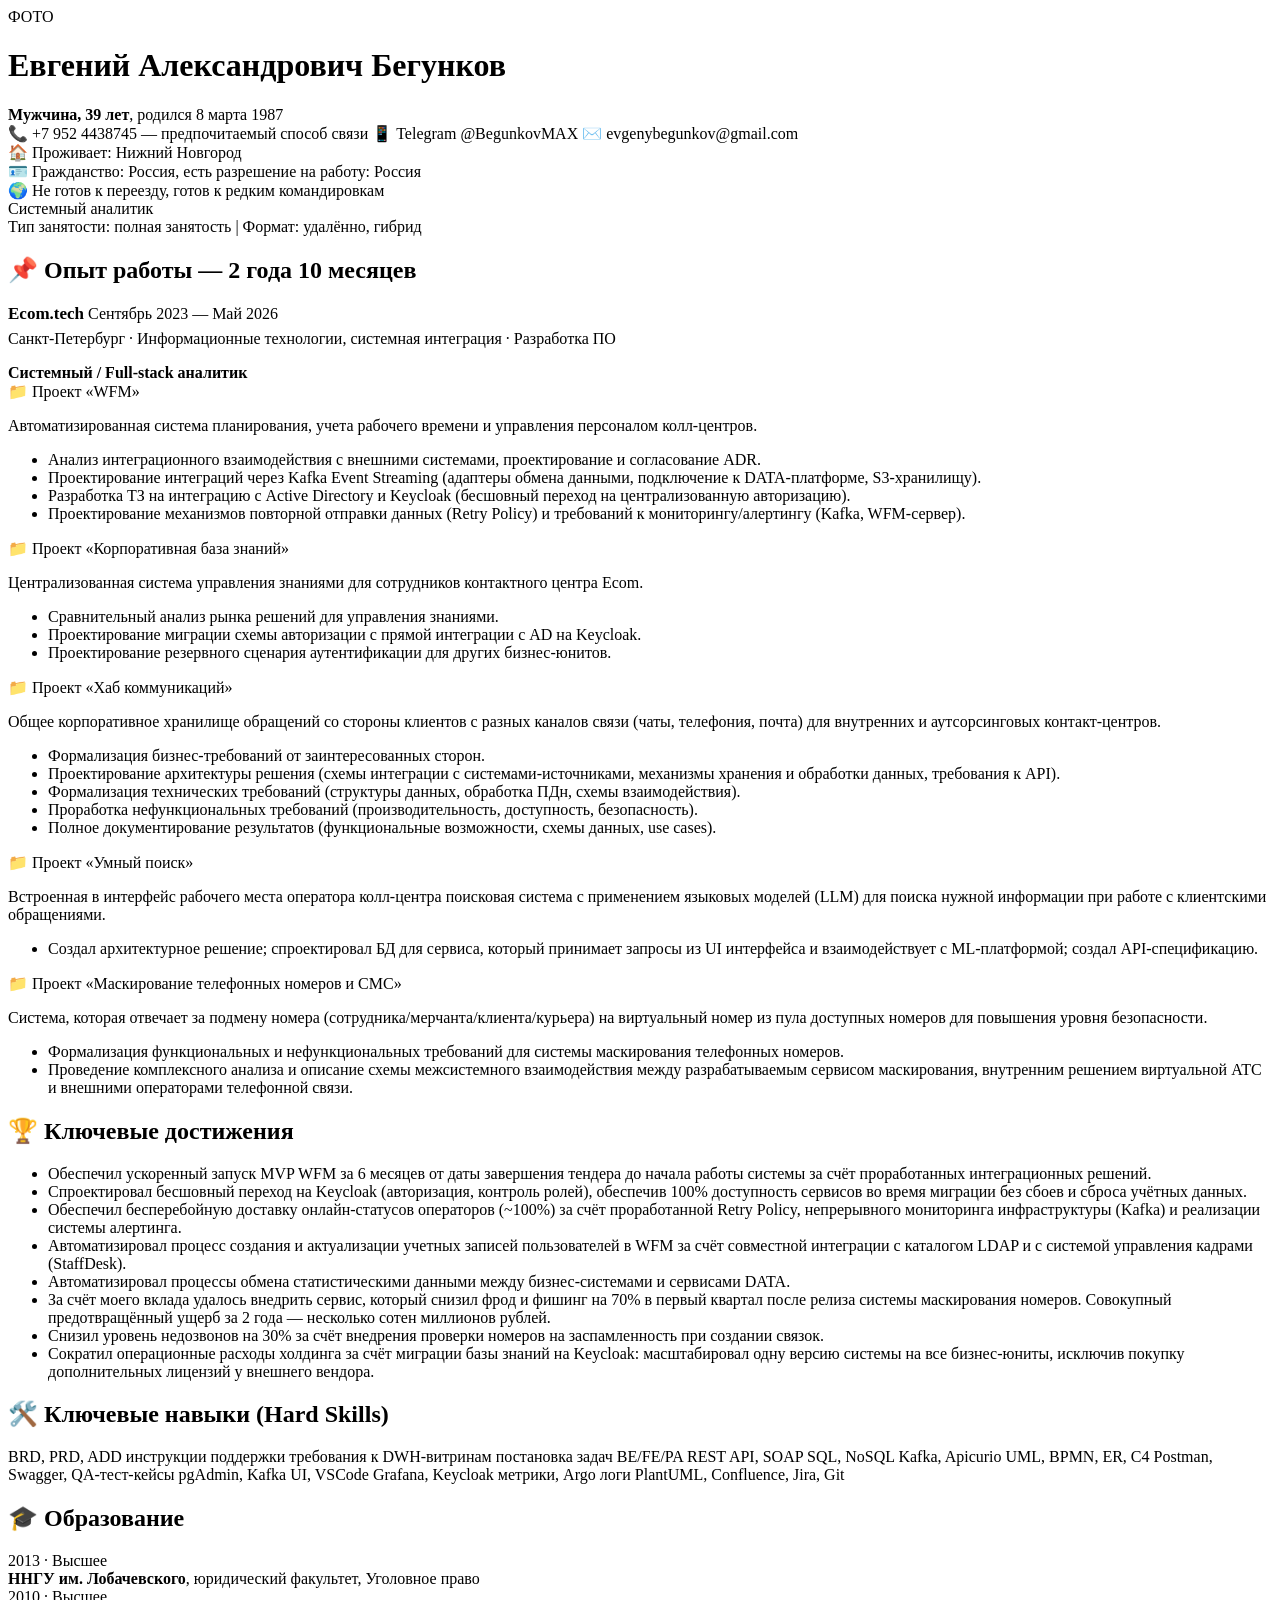
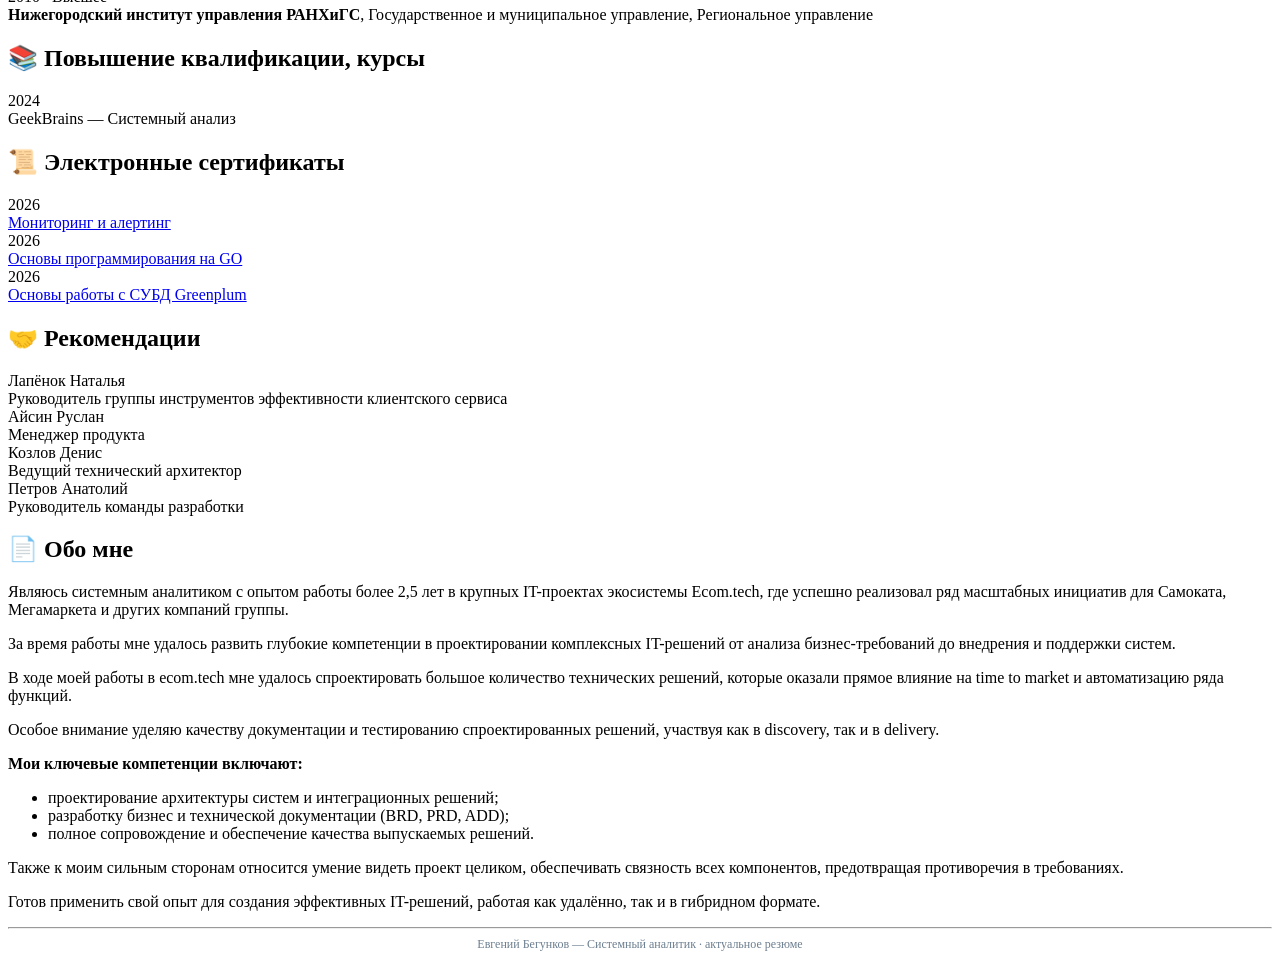
==== my_resume_website/index.html @ 52c68b13 "Добавил актуальные файлы резюме" ====
<!DOCTYPE html>
<html lang="ru">
<head>
    <meta charset="UTF-8">
    <meta name="viewport" content="width=device-width, initial-scale=1.0, user-scalable=yes">
    <title>Евгений Бегунков — Системный аналитик</title>
    <link rel="stylesheet" href="styles.css">
</head>
<body>
<div class="resume">

    <!-- Шапка: фото и контакты -->
    <div class="header-flex">
        <div class="photo-area">
            <div class="photo-placeholder">
                ФОТО
            </div>
        </div>
        <div class="contact-info">
            <h1>Евгений Александрович Бегунков</h1>
            <div><strong>Мужчина, 39 лет</strong>, родился 8 марта 1987</div>
            <div class="contact-details">
                <span>📞 +7 952 4438745 — предпочитаемый способ связи</span>
                <span>📱 Telegram @BegunkovMAX</span>
                <span>✉️ evgenybegunkov@gmail.com</span>
            </div>
            <div>🏠 Проживает: Нижний Новгород</div>
            <div>🪪 Гражданство: Россия, есть разрешение на работу: Россия</div>
            <div>🌍 Не готов к переезду, готов к редким командировкам</div>
            <div class="job-title">Системный аналитик</div>
            <div>Тип занятости: полная занятость | Формат: удалённо, гибрид</div>
        </div>
    </div>

    <!-- ОПЫТ РАБОТЫ -->
    <h2>📌 Опыт работы — 2 года 10 месяцев</h2>
    <div class="flex-row" style="margin-bottom: 6px;">
        <strong style="font-size: 17px;">Ecom.tech</strong>
        <span class="date">Сентябрь 2023 — Май 2026</span>
    </div>
    <div style="margin-bottom: 16px;">Санкт-Петербург · Информационные технологии, системная интеграция · Разработка ПО</div>
    <div><strong>Системный / Full-stack аналитик</strong></div>

    <!-- Проект WFM -->
    <div class="project-name">📁 Проект «WFM»</div>
    <p>Автоматизированная система планирования, учета рабочего времени и управления персоналом колл-центров.</p>
    <ul>
        <li>Анализ интеграционного взаимодействия с внешними системами, проектирование и согласование ADR.</li>
        <li>Проектирование интеграций через Kafka Event Streaming (адаптеры обмена данными, подключение к DATA-платформе, S3-хранилищу).</li>
        <li>Разработка ТЗ на интеграцию с Active Directory и Keycloak (бесшовный переход на централизованную авторизацию).</li>
        <li>Проектирование механизмов повторной отправки данных (Retry Policy) и требований к мониторингу/алертингу (Kafka, WFM-сервер).</li>
    </ul>

    <!-- Проект Корпоративная база знаний -->
    <div class="project-name">📁 Проект «Корпоративная база знаний»</div>
    <p>Централизованная система управления знаниями для сотрудников контактного центра Ecom.</p>
    <ul>
        <li>Сравнительный анализ рынка решений для управления знаниями.</li>
        <li>Проектирование миграции схемы авторизации с прямой интеграции с AD на Keycloak.</li>
        <li>Проектирование резервного сценария аутентификации для других бизнес-юнитов.</li>
    </ul>

    <!-- Проект Хаб коммуникаций -->
    <div class="project-name">📁 Проект «Хаб коммуникаций»</div>
    <p>Общее корпоративное хранилище обращений со стороны клиентов с разных каналов связи (чаты, телефония, почта) для внутренних и аутсорсинговых контакт-центров.</p>
    <ul>
        <li>Формализация бизнес-требований от заинтересованных сторон.</li>
        <li>Проектирование архитектуры решения (схемы интеграции с системами-источниками, механизмы хранения и обработки данных, требования к API).</li>
        <li>Формализация технических требований (структуры данных, обработка ПДн, схемы взаимодействия).</li>
        <li>Проработка нефункциональных требований (производительность, доступность, безопасность).</li>
        <li>Полное документирование результатов (функциональные возможности, схемы данных, use cases).</li>
    </ul>

    <!-- Проект Умный поиск -->
    <div class="project-name">📁 Проект «Умный поиск»</div>
    <p>Встроенная в интерфейс рабочего места оператора колл-центра поисковая система с применением языковых моделей (LLM) для поиска нужной информации при работе с клиентскими обращениями.</p>
    <ul>
        <li>Создал архитектурное решение; спроектировал БД для сервиса, который принимает запросы из UI интерфейса и взаимодействует с ML-платформой; создал API-спецификацию.</li>
    </ul>

    <!-- Проект Маскирование телефонных номеров -->
    <div class="project-name">📁 Проект «Маскирование телефонных номеров и СМС»</div>
    <p>Система, которая отвечает за подмену номера (сотрудника/мерчанта/клиента/курьера) на виртуальный номер из пула доступных номеров для повышения уровня безопасности.</p>
    <ul>
        <li>Формализация функциональных и нефункциональных требований для системы маскирования телефонных номеров.</li>
        <li>Проведение комплексного анализа и описание схемы межсистемного взаимодействия между разрабатываемым сервисом маскирования, внутренним решением виртуальной АТС и внешними операторами телефонной связи.</li>
    </ul>

    <!-- КЛЮЧЕВЫЕ ДОСТИЖЕНИЯ (отдельным блоком) -->
    <h2>🏆 Ключевые достижения</h2>
    <ul>
        <li>Обеспечил ускоренный запуск MVP WFM за 6 месяцев от даты завершения тендера до начала работы системы за счёт проработанных интеграционных решений.</li>
        <li>Спроектировал бесшовный переход на Keycloak (авторизация, контроль ролей), обеспечив 100% доступность сервисов во время миграции без сбоев и сброса учётных данных.</li>
        <li>Обеспечил бесперебойную доставку онлайн-статусов операторов (~100%) за счёт проработанной Retry Policy, непрерывного мониторинга инфраструктуры (Kafka) и реализации системы алертинга.</li>
        <li>Автоматизировал процесс создания и актуализации учетных записей пользователей в WFM за счёт совместной интеграции с каталогом LDAP и с системой управления кадрами (StaffDesk).</li>
        <li>Автоматизировал процессы обмена статистическими данными между бизнес-системами и сервисами DATA.</li>
        <li>За счёт моего вклада удалось внедрить сервис, который снизил фрод и фишинг на 70% в первый квартал после релиза системы маскирования номеров. Совокупный предотвращённый ущерб за 2 года — несколько сотен миллионов рублей.</li>
        <li>Снизил уровень недозвонов на 30% за счёт внедрения проверки номеров на заспамленность при создании связок.</li>
        <li>Сократил операционные расходы холдинга за счёт миграции базы знаний на Keycloak: масштабировал одну версию системы на все бизнес-юниты, исключив покупку дополнительных лицензий у внешнего вендора.</li>
    </ul>

    <!-- КЛЮЧЕВЫЕ НАВЫКИ -->
    <h2>🛠️ Ключевые навыки (Hard Skills)</h2>
    <div class="skills-list">
        <span class="skill-badge">BRD, PRD, ADD</span>
        <span class="skill-badge">инструкции поддержки</span>
        <span class="skill-badge">требования к DWH-витринам</span>
        <span class="skill-badge">постановка задач BE/FE/PA</span>
        <span class="skill-badge">REST API, SOAP</span>
        <span class="skill-badge">SQL, NoSQL</span>
        <span class="skill-badge">Kafka, Apicurio</span>
        <span class="skill-badge">UML, BPMN, ER, С4</span>
        <span class="skill-badge">Postman, Swagger, QA-тест-кейсы</span>
        <span class="skill-badge">pgAdmin, Kafka UI, VSCode</span>
        <span class="skill-badge">Grafana, Keycloak метрики, Argo логи</span>
        <span class="skill-badge">PlantUML, Confluence, Jira, Git</span>
    </div>

    <!-- ОБРАЗОВАНИЕ -->
    <h2>🎓 Образование</h2>
    <div class="grid-section">
        <div class="grid-left">2013 · Высшее</div>
        <div class="grid-right"><strong>ННГУ им. Лобачевского</strong>, юридический факультет, Уголовное право</div>
    </div>
    <div class="grid-section">
        <div class="grid-left">2010 · Высшее</div>
        <div class="grid-right"><strong>Нижегородский институт управления РАНХиГС</strong>, Государственное и муниципальное управление, Региональное управление</div>
    </div>

    <h2>📚 Повышение квалификации, курсы</h2>
    <div class="grid-section">
        <div class="grid-left">2024</div>
        <div class="grid-right">GeekBrains — Системный анализ</div>
    </div>

    <h2>📜 Электронные сертификаты</h2>
    <div class="grid-section">
        <div class="grid-left">2026</div>
        <div class="grid-right"><a href="https://github.com/Evgeny-NN/resume-files/blob/main/%D0%9C%D0%BE%D0%BD%D0%B8%D1%82%D0%BE%D1%80%D0%B8%D0%BD%D0%B3%20%D0%B8%20%D0%B0%D0%BB%D0%B5%D1%80%D1%82%D0%B8%D0%BD%D0%B3/%D0%91%D0%B5%D0%B3%D1%83%D0%BD%D0%BA%D0%BE%D0%B2%20%D0%95%D0%B2%D0%B3%D0%B5%D0%BD%D0%B8%D0%B9%20%D0%9C%D0%BE%D0%BD%D0%B8%D1%82%D0%BE%D1%80%D0%B8%D0%BD%D0%B3%20%D0%B8%20%D0%B0%D0%BB%D0%B5%D1%80%D1%82%D0%B8%D0%BD%D0%B3.png" target="_blank">Мониторинг и алертинг</a></div>
    </div>
    <div class="grid-section">
        <div class="grid-left">2026</div>
        <div class="grid-right"><a href="https://github.com/Evgeny-NN/resume-files/blob/main/GO/%D0%91%D0%B5%D0%B3%D1%83%D0%BD%D0%BA%D0%BE%D0%B2%20%D0%95%D0%B2%D0%B3%D0%B5%D0%BD%D0%B8%D0%B9%20%D0%9E%D1%81%D0%BD%D0%BE%D0%B2%D1%8B%20%D0%BF%D1%80%D0%BE%D0%B3%D1%80%D0%B0%D0%BC%D0%BC%D0%B8%D1%80%D0%BE%D0%B2%D0%B0%D0%BD%D0%B8%D1%8F%20%D0%BD%D0%B0%20Go.png" target="_blank">Основы программирования на GO</a></div>
    </div>
    <div class="grid-section">
        <div class="grid-left">2026</div>
        <div class="grid-right"><a href="https://github.com/Evgeny-NN/resume-files/blob/main/Greenplum/%D0%91%D0%B5%D0%B3%D1%83%D0%BD%D0%BA%D0%BE%D0%B2%20%D0%95%D0%B2%D0%B3%D0%B5%D0%BD%D0%B8%D0%B9%20%D0%9E%D1%81%D0%BD%D0%BE%D0%B2%D1%8B%20%D1%80%D0%B0%D0%B1%D0%BE%D1%82%D1%8B%20%D1%81%20%D0%A1%D0%A3%D0%91%D0%94%20Greenplum.png" target="_blank">Основы работы с СУБД Greenplum</a></div>
    </div>

    <!-- РЕКОМЕНДАЦИИ (без ссылок) -->
    <h2>🤝 Рекомендации</h2>
    <div class="recommendation">
        <div class="rec-name">Лапёнок Наталья</div>
        <div>Руководитель группы инструментов эффективности клиентского сервиса</div>
    </div>
    <div class="recommendation">
        <div class="rec-name">Айсин Руслан</div>
        <div>Менеджер продукта</div>
    </div>
    <div class="recommendation">
        <div class="rec-name">Козлов Денис</div>
        <div>Ведущий технический архитектор</div>
    </div>
    <div class="recommendation">
        <div class="rec-name">Петров Анатолий</div>
        <div>Руководитель команды разработки</div>
    </div>

    <!-- ОБО МНЕ -->
    <h2>📄 Обо мне</h2>
    <p>Являюсь системным аналитиком с опытом работы более 2,5 лет в крупных IT-проектах экосистемы Ecom.tech, где успешно реализовал ряд масштабных инициатив для Самоката, Мегамаркета и других компаний группы.</p>
    <p>За время работы мне удалось развить глубокие компетенции в проектировании комплексных IT-решений от анализа бизнес-требований до внедрения и поддержки систем.</p>
    <p>В ходе моей работы в ecom.tech мне удалось спроектировать большое количество технических решений, которые оказали прямое влияние на time to market и автоматизацию ряда функций.</p>
    <p>Особое внимание уделяю качеству документации и тестированию спроектированных решений, участвуя как в discovery, так и в delivery.</p>
    <p><strong>Мои ключевые компетенции включают:</strong></p>
    <ul>
        <li>проектирование архитектуры систем и интеграционных решений;</li>
        <li>разработку бизнес и технической документации (BRD, PRD, ADD);</li>
        <li>полное сопровождение и обеспечение качества выпускаемых решений.</li>
    </ul>
    <p>Также к моим сильным сторонам относится умение видеть проект целиком, обеспечивать связность всех компонентов, предотвращая противоречия в требованиях.</p>
    <p>Готов применить свой опыт для создания эффективных IT-решений, работая как удалённо, так и в гибридном формате.</p>

    <hr>
    <div style="font-size: 12px; text-align: center; color: #6c7e8f;">Евгений Бегунков — Системный аналитик · актуальное резюме</div>
</div>
</body>
</html>
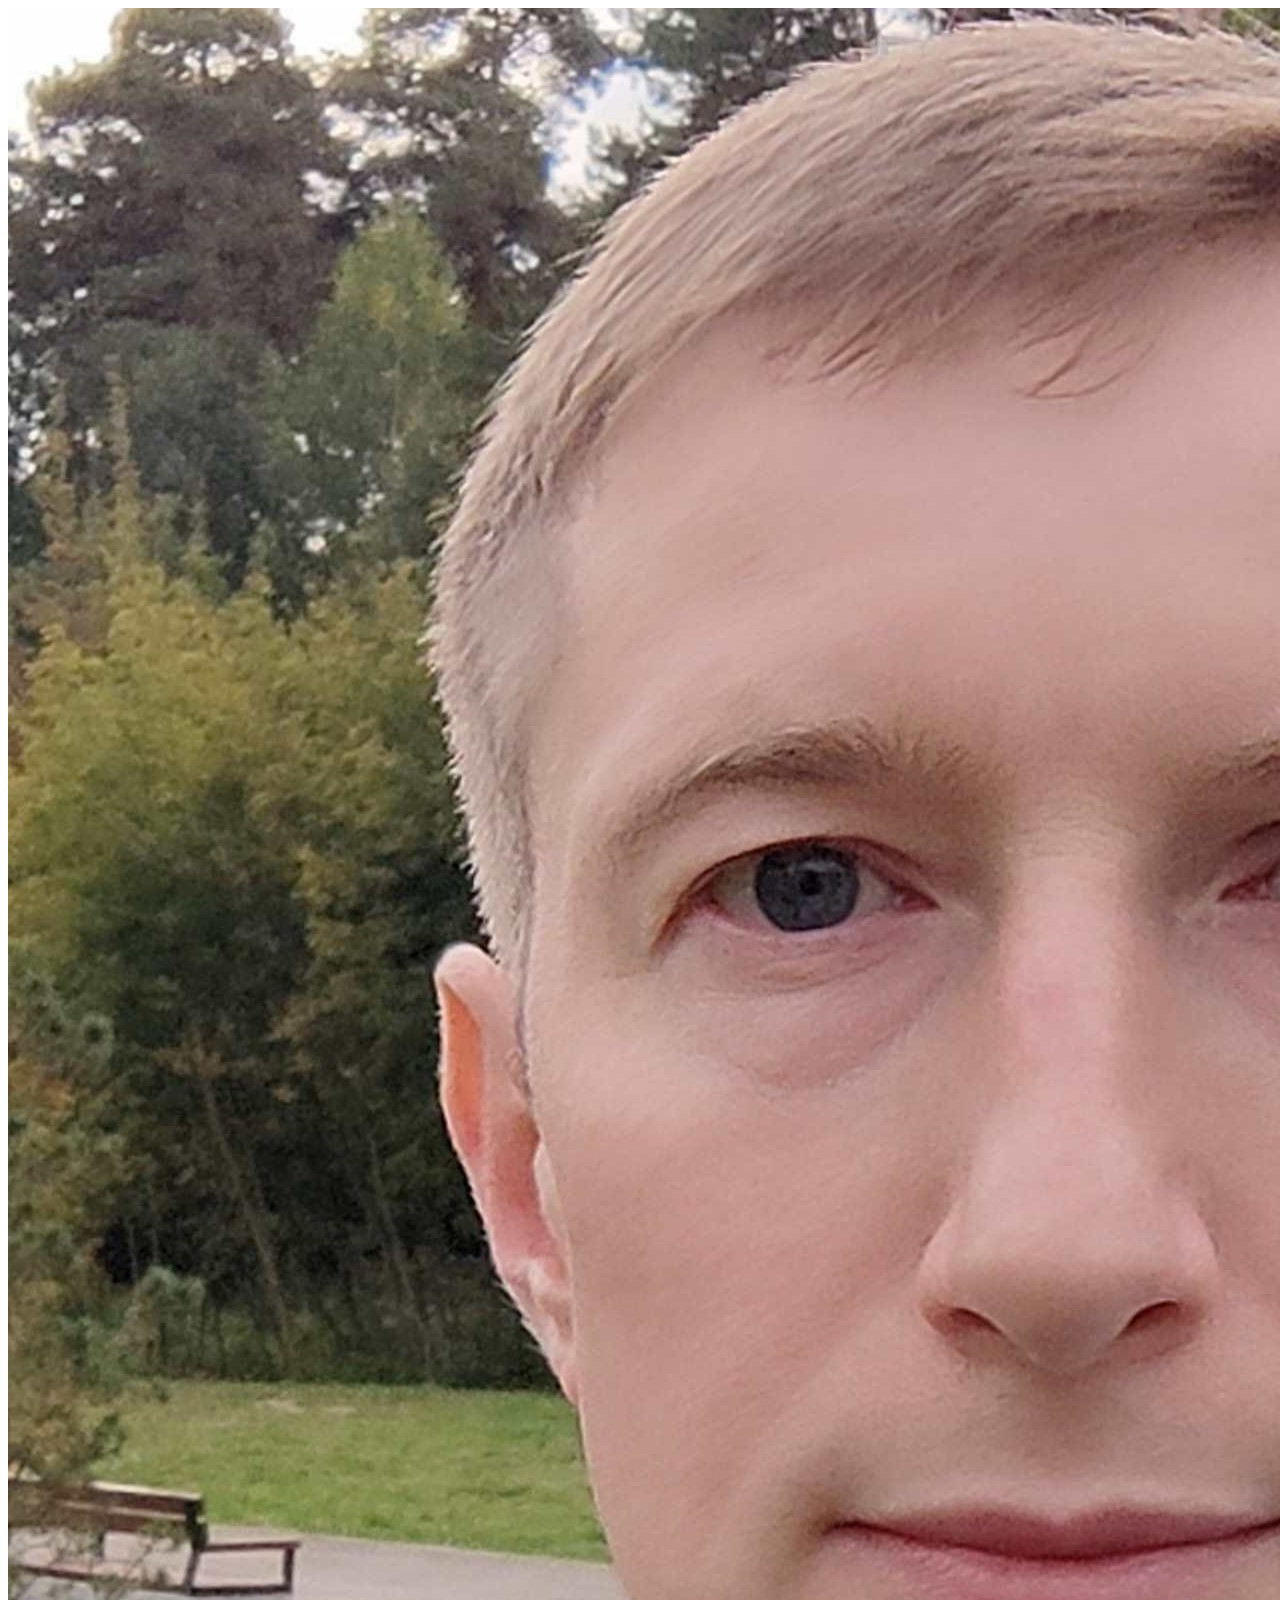
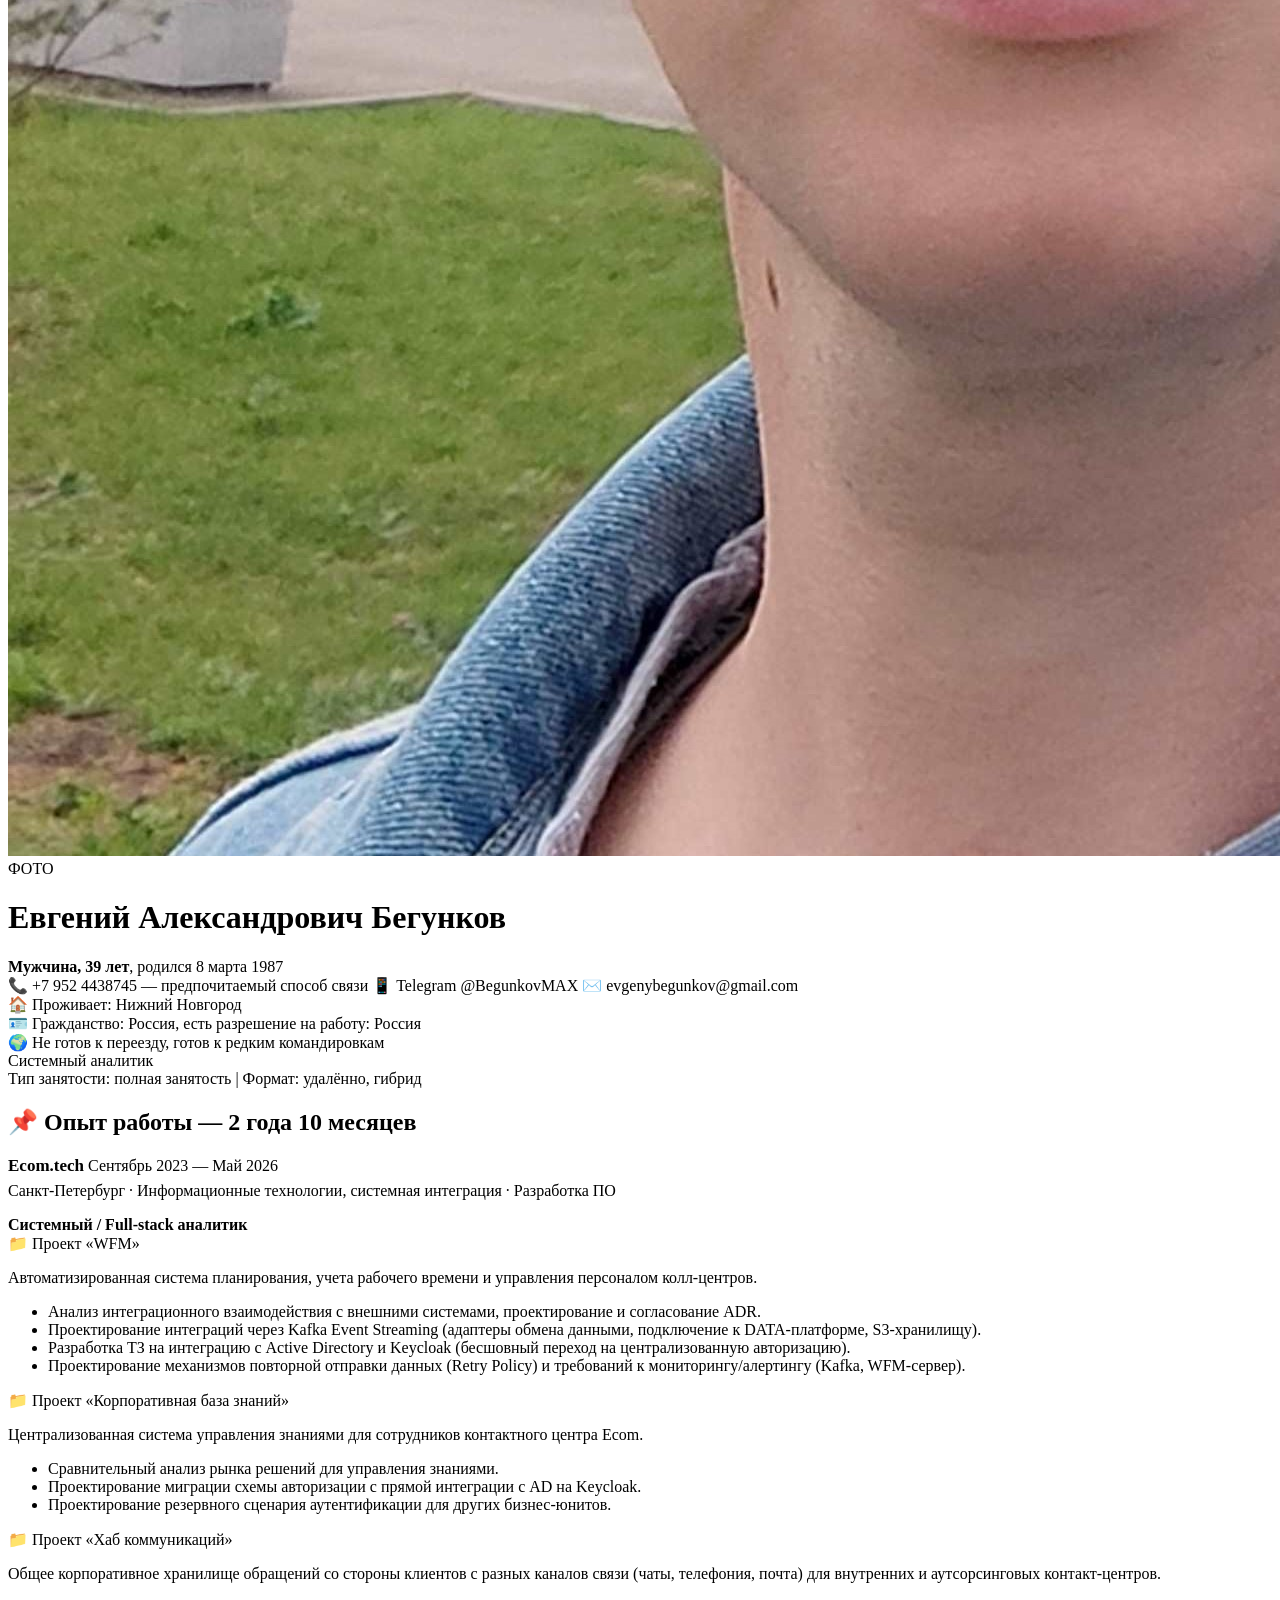
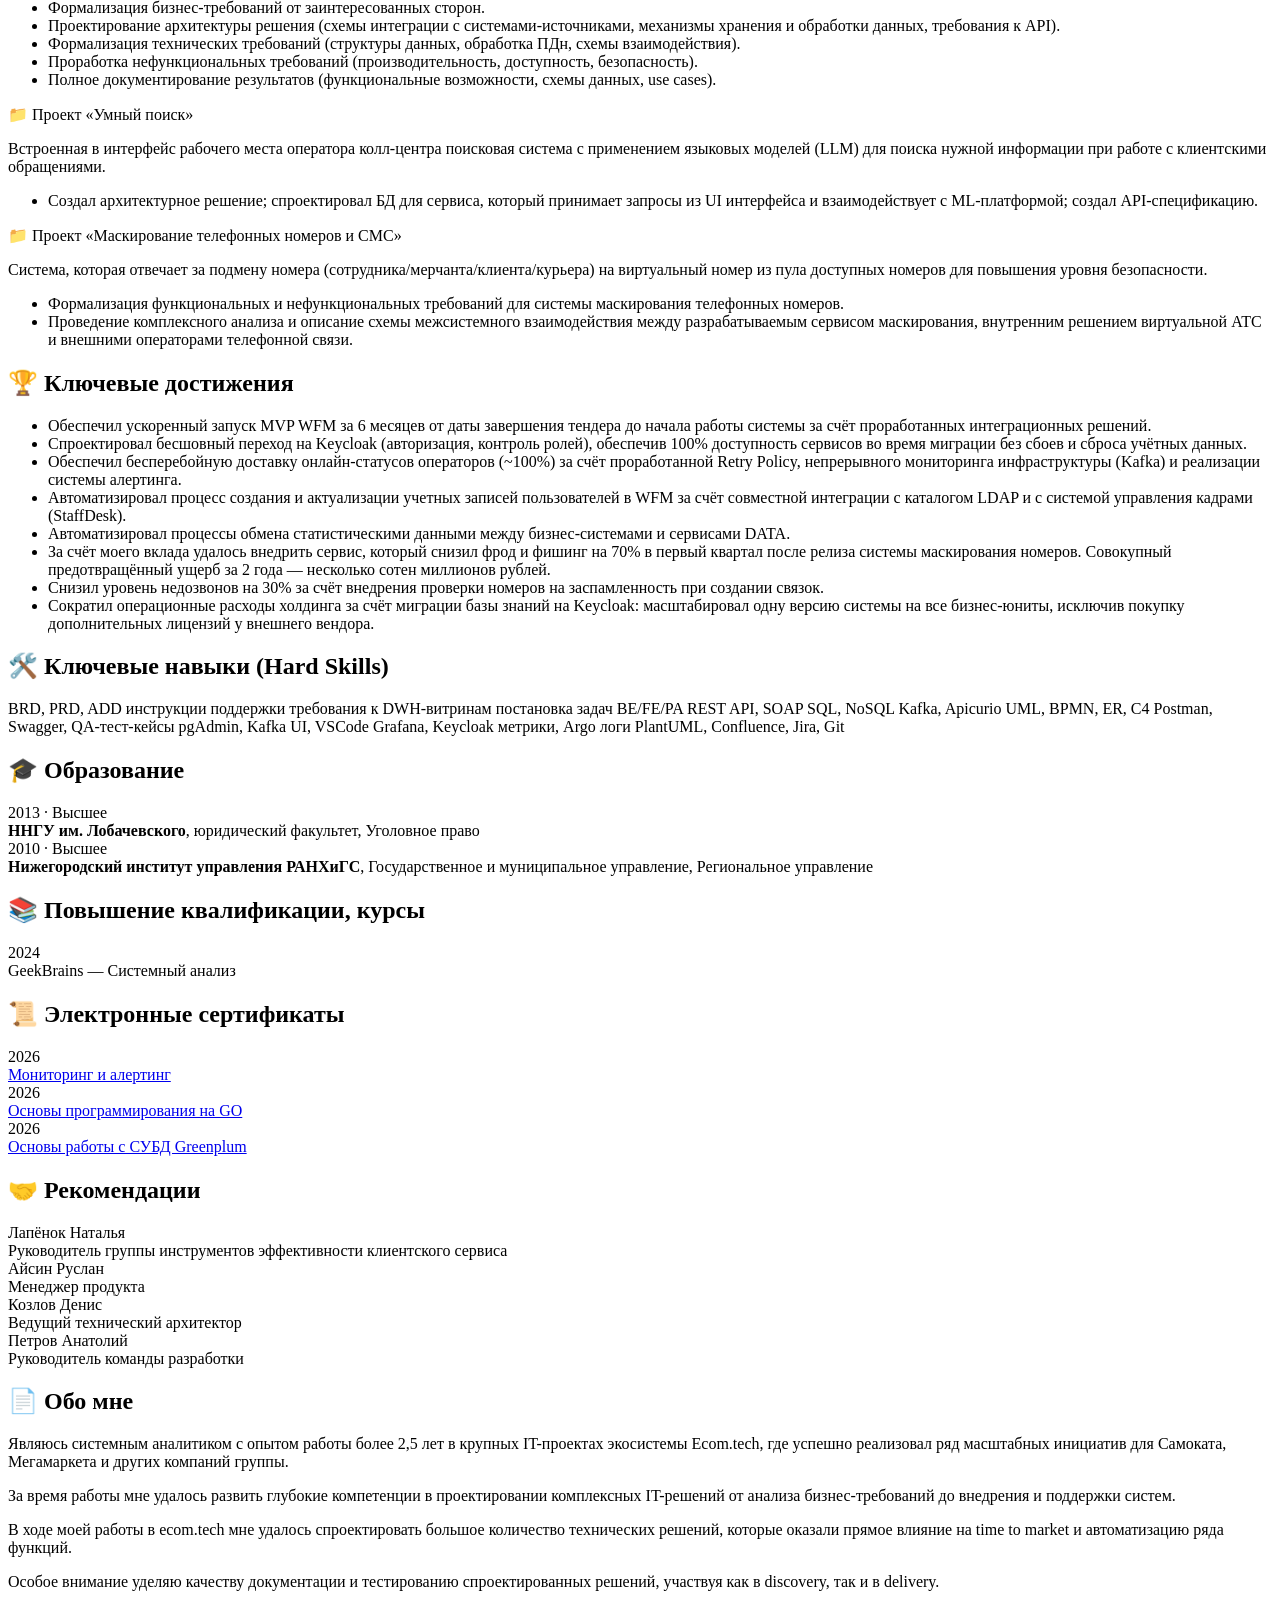
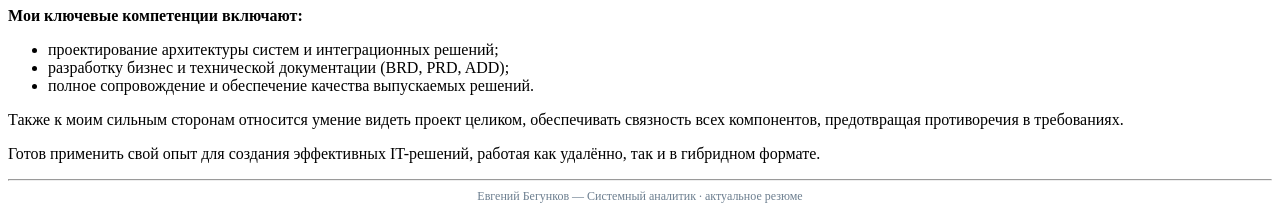
==== commit 428100da: "new site" ====
--- a/my_resume_website/index.html
+++ b/my_resume_website/index.html
@@ -12,7 +12,7 @@
     <!-- Шапка: фото и контакты -->
     <div class="header-flex">
         <div class="photo-area">
-            <div class="photo-placeholder">
+            <img src="photo.jpg" alt="Евгений Бегунков" class="profile-photo">
                 ФОТО
             </div>
         </div>
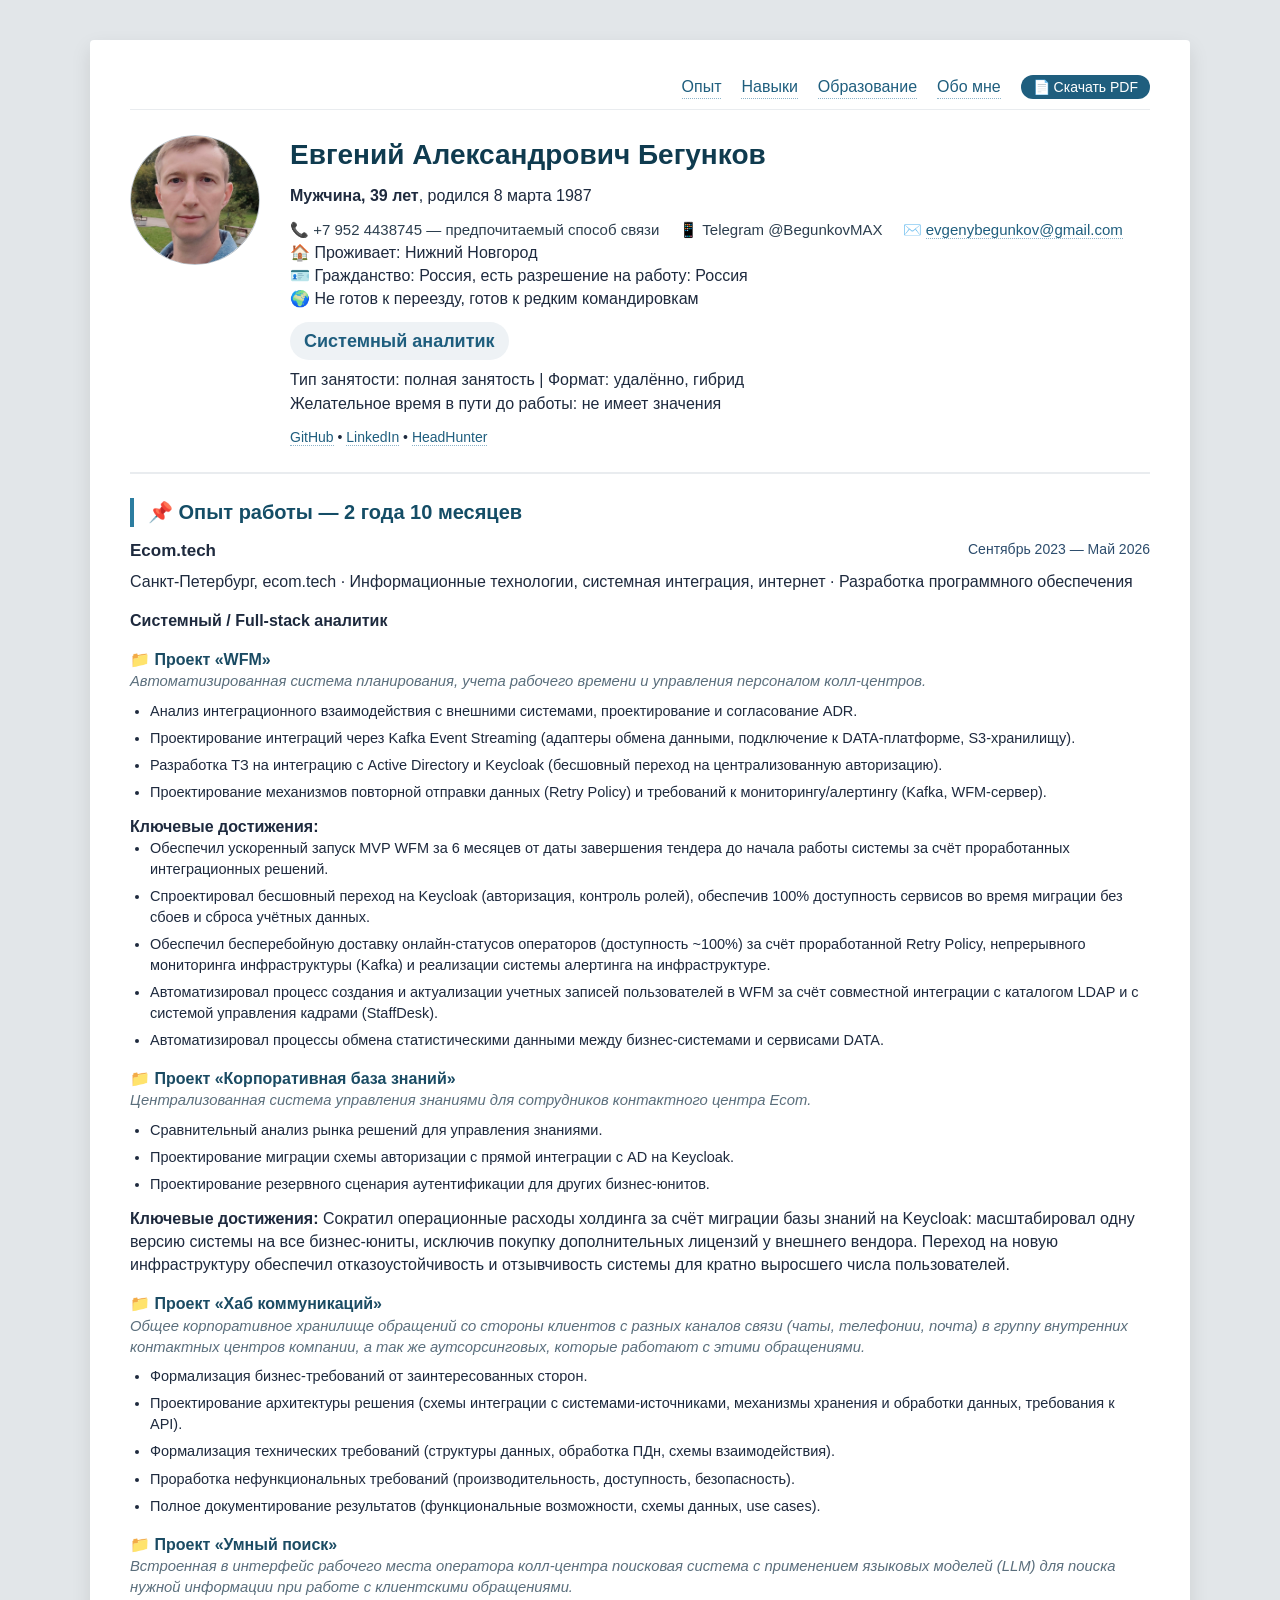
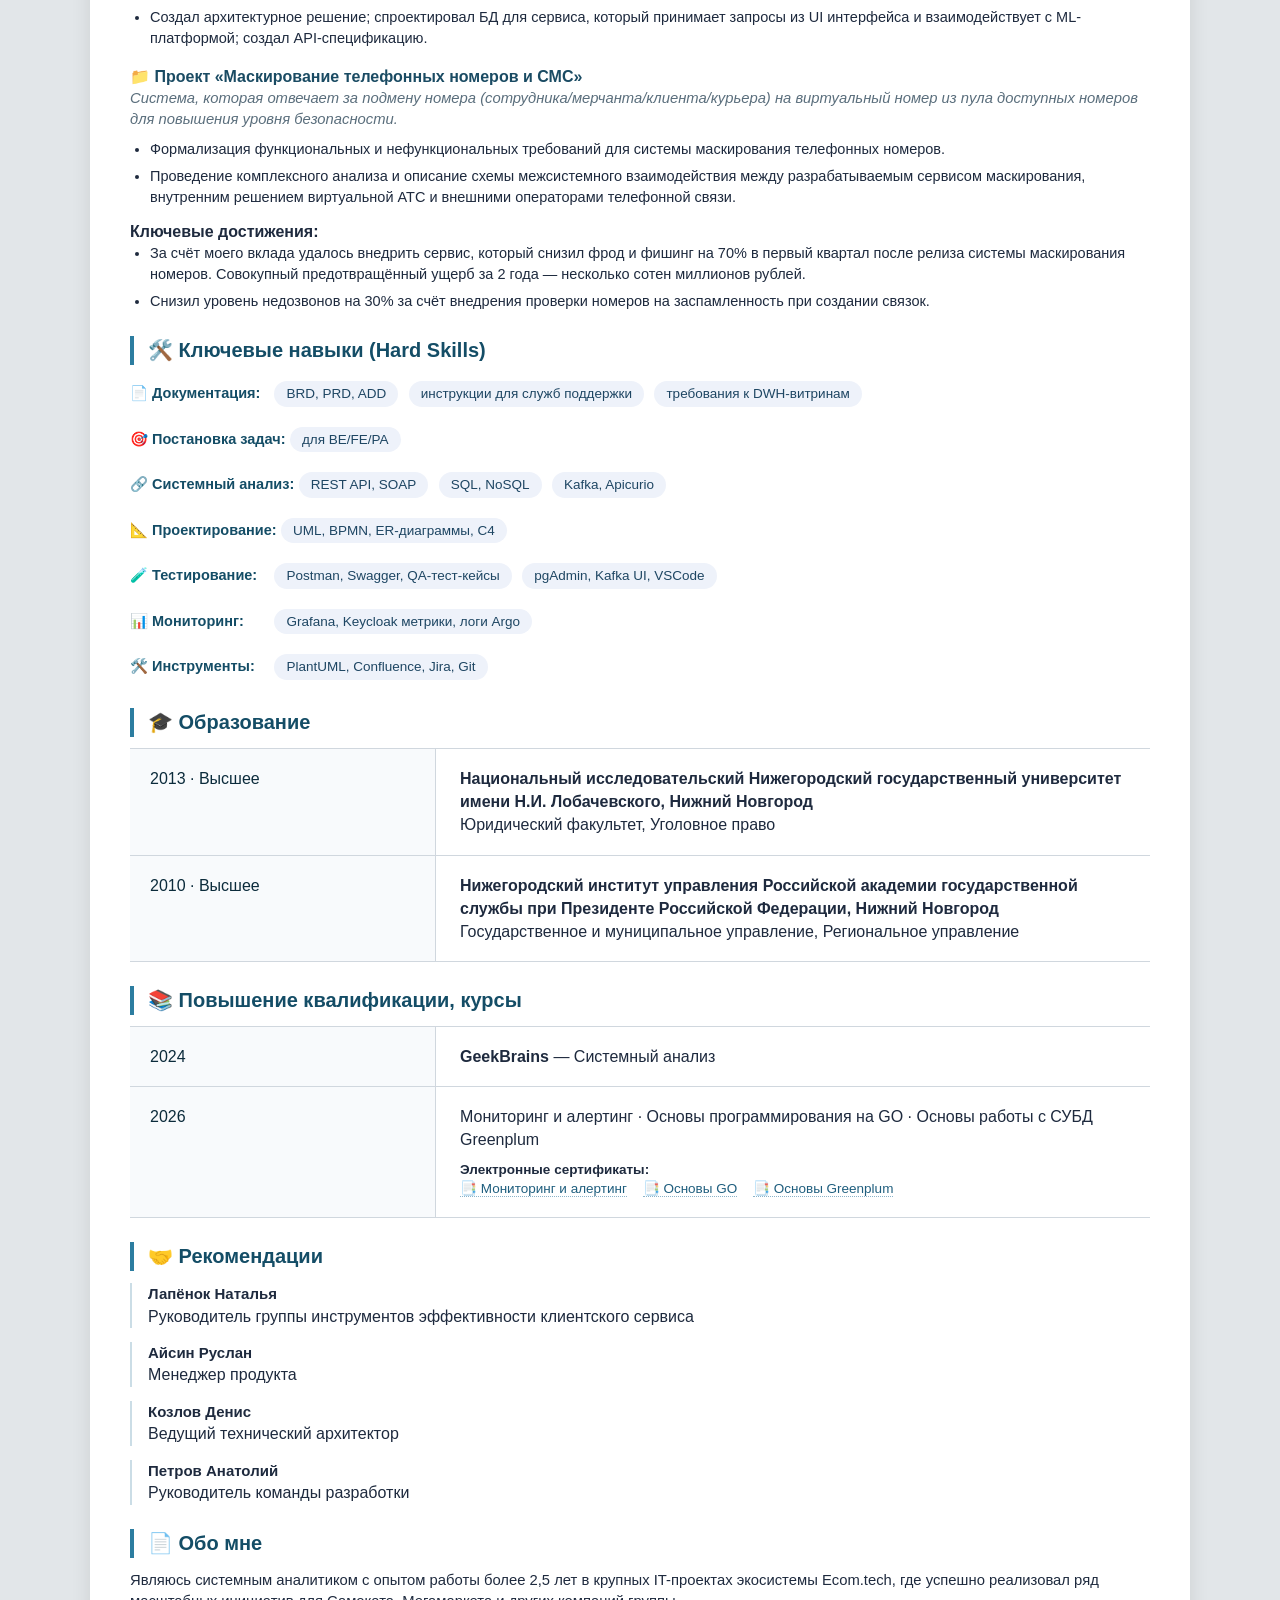
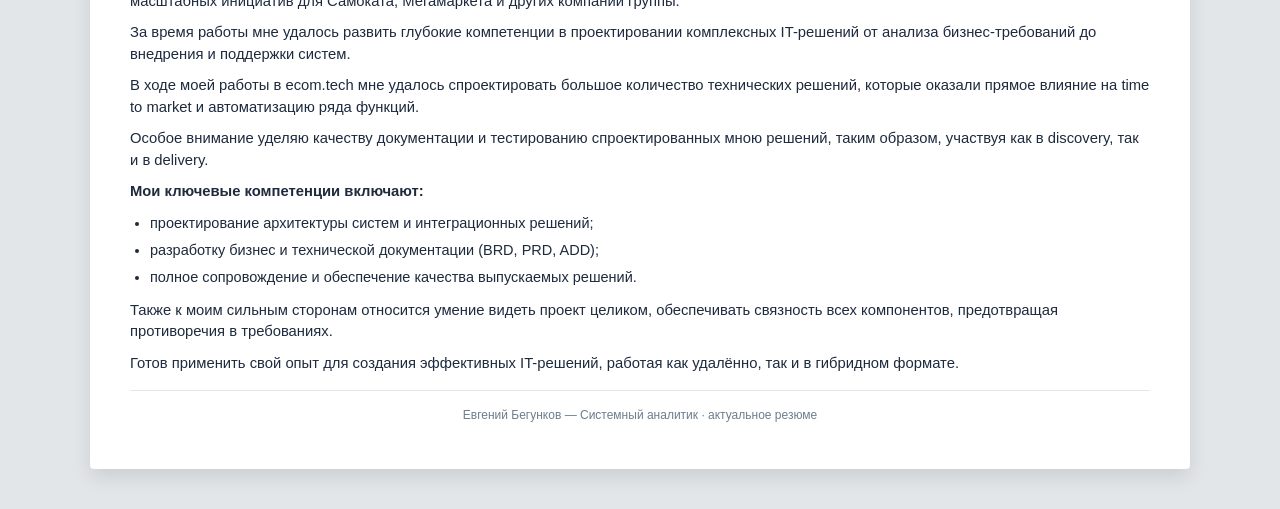
==== commit 084c705b: "changed the project structure" ====
--- a/my_resume_website/index.html
+++ b/my_resume_website/index.html
@@ -1,188 +1,292 @@
 <!DOCTYPE html>
 <html lang="ru">
+
 <head>
     <meta charset="UTF-8">
     <meta name="viewport" content="width=device-width, initial-scale=1.0, user-scalable=yes">
     <title>Евгений Бегунков — Системный аналитик</title>
-    <link rel="stylesheet" href="styles.css">
+
+    <!-- SEO & Open Graph -->
+    <meta name="description"
+        content="Резюме системного аналитика Евгения Бегункова. Опыт в Ecom.tech, проектирование интеграций, Kafka, API, требования.">
+    <meta property="og:title" content="Евгений Бегунков — Системный аналитик">
+    <meta property="og:description"
+        content="Резюме системного аналитика. 2.5+ года опыта, проекты для крупных компаний.">
+    <meta property="og:type" content="profile">
+    <meta property="og:image" content="https://evgeny-nn.github.io/resume-files/my_resume_website/images/photo.jpg">
+    <meta property="og:url" content="https://evgeny-nn.github.io/resume-files/my_resume_website/">
+
+    <!-- Favicon (замените на свой или раскомментируйте строку с реальным файлом) -->
+    <!-- <link rel="icon" type="image/png" href="favicon.png"> -->
+    <link rel="icon" type="image/svg+xml"
+        href="data:image/svg+xml,%3Csvg xmlns='http://www.w3.org/2000/svg' viewBox='0 0 100 100'%3E%3Ctext y='.9em' font-size='90'%3E📄%3C/text%3E%3C/svg%3E">
+
+    <!-- Основные стили -->
+    <link rel="stylesheet" href="style.css">
 </head>
+
 <body>
-<div class="resume">
-
-    <!-- Шапка: фото и контакты -->
-    <div class="header-flex">
-        <div class="photo-area">
-            <img src="photo.jpg" alt="Евгений Бегунков" class="profile-photo">
-                ФОТО
+
+    <div class="resume" itemscope itemtype="https://schema.org/Person">
+        <!-- Якорная навигация -->
+        <nav class="nav-links">
+            <a href="#experience">Опыт</a>
+            <a href="#skills">Навыки</a>
+            <a href="#education">Образование</a>
+            <a href="#about">Обо мне</a>
+            <button id="downloadPDFBtn" class="pdf-btn">📄 Скачать PDF</button>
+        </nav>
+
+        <!-- ШАПКА -->
+        <div class="header-flex">
+            <div class="photo-area">
+                <img src="images/photo.jpg" alt="Фото Евгения Бегункова" itemprop="image">
             </div>
-        </div>
-        <div class="contact-info">
-            <h1>Евгений Александрович Бегунков</h1>
-            <div><strong>Мужчина, 39 лет</strong>, родился 8 марта 1987</div>
-            <div class="contact-details">
-                <span>📞 +7 952 4438745 — предпочитаемый способ связи</span>
-                <span>📱 Telegram @BegunkovMAX</span>
-                <span>✉️ evgenybegunkov@gmail.com</span>
+            <div class="contact-info">
+                <h1 itemprop="name">Евгений Александрович Бегунков</h1>
+                <div><strong>Мужчина, 39 лет</strong>, родился 8 марта 1987</div>
+                <div class="contact-details" itemprop="address" itemscope itemtype="https://schema.org/PostalAddress">
+                    <span>📞 <span itemprop="telephone">+7 952 4438745</span> — предпочитаемый способ связи</span>
+                    <span>📱 Telegram @BegunkovMAX</span>
+                    <span>✉️ <span id="protected-email"></span></span>
+                </div>
+                <div>🏠 Проживает: <span itemprop="addressLocality">Нижний Новгород</span></div>
+                <div>🪪 Гражданство: Россия, есть разрешение на работу: Россия</div>
+                <div>🌍 Не готов к переезду, готов к редким командировкам</div>
+                <div class="job-title" itemprop="jobTitle">Системный аналитик</div>
+                <div>Тип занятости: полная занятость | Формат: удалённо, гибрид</div>
+                <div>Желательное время в пути до работы: не имеет значения</div>
+
+                <!-- Социальные ссылки -->
+                <div class="social-links">
+                    <a href="https://github.com/Evgeny-NN" target="_blank" rel="noopener noreferrer">GitHub</a> •
+                    <a href="https://linkedin.com/in/evgeny-begunkov" target="_blank"
+                        rel="noopener noreferrer">LinkedIn</a> •
+                    <a href="https://hh.ru/resume/..." target="_blank" rel="noopener noreferrer">HeadHunter</a>
+                </div>
             </div>
-            <div>🏠 Проживает: Нижний Новгород</div>
-            <div>🪪 Гражданство: Россия, есть разрешение на работу: Россия</div>
-            <div>🌍 Не готов к переезду, готов к редким командировкам</div>
-            <div class="job-title">Системный аналитик</div>
-            <div>Тип занятости: полная занятость | Формат: удалённо, гибрид</div>
-        </div>
+        </div>
+
+        <!-- ОПЫТ РАБОТЫ -->
+        <h2 id="experience">📌 Опыт работы — 2 года 10 месяцев</h2>
+        <div class="flex-row" style="margin-bottom: 6px;">
+            <strong style="font-size: 17px;">Ecom.tech</strong>
+            <span class="date">Сентябрь 2023 — Май 2026</span>
+        </div>
+        <div style="margin-bottom: 16px;">Санкт-Петербург, ecom.tech · Информационные технологии, системная интеграция,
+            интернет · Разработка программного обеспечения</div>
+        <div><strong>Системный / Full-stack аналитик</strong></div>
+
+        <!-- Проект WFM -->
+        <div class="project-name">📁 Проект «WFM»</div>
+        <p class="project-description">Автоматизированная система планирования, учета рабочего времени и управления
+            персоналом колл-центров.</p>
+        <ul>
+            <li>Анализ интеграционного взаимодействия с внешними системами, проектирование и согласование ADR.</li>
+            <li>Проектирование интеграций через Kafka Event Streaming (адаптеры обмена данными, подключение к
+                DATA-платформе, S3-хранилищу).</li>
+            <li>Разработка ТЗ на интеграцию с Active Directory и Keycloak (бесшовный переход на централизованную
+                авторизацию).</li>
+            <li>Проектирование механизмов повторной отправки данных (Retry Policy) и требований к мониторингу/алертингу
+                (Kafka, WFM-сервер).</li>
+        </ul>
+        <div><strong>Ключевые достижения:</strong></div>
+        <ul>
+            <li>Обеспечил ускоренный запуск MVP WFM за 6 месяцев от даты завершения тендера до начала работы системы за
+                счёт проработанных интеграционных решений.</li>
+            <li>Спроектировал бесшовный переход на Keycloak (авторизация, контроль ролей), обеспечив 100% доступность
+                сервисов во время миграции без сбоев и сброса учётных данных.</li>
+            <li>Обеспечил бесперебойную доставку онлайн-статусов операторов (доступность ~100%) за счёт проработанной
+                Retry Policy, непрерывного мониторинга инфраструктуры (Kafka) и реализации системы алертинга на
+                инфраструктуре.</li>
+            <li>Автоматизировал процесс создания и актуализации учетных записей пользователей в WFM за счёт совместной
+                интеграции с каталогом LDAP и с системой управления кадрами (StaffDesk).</li>
+            <li>Автоматизировал процессы обмена статистическими данными между бизнес-системами и сервисами DATA.</li>
+        </ul>
+
+        <!-- Проект Корпоративная база знаний -->
+        <div class="project-name">📁 Проект «Корпоративная база знаний»</div>
+        <p class="project-description">Централизованная система управления знаниями для сотрудников контактного центра
+            Ecom.</p>
+        <ul>
+            <li>Сравнительный анализ рынка решений для управления знаниями.</li>
+            <li>Проектирование миграции схемы авторизации с прямой интеграции с AD на Keycloak.</li>
+            <li>Проектирование резервного сценария аутентификации для других бизнес-юнитов.</li>
+        </ul>
+        <div><strong>Ключевые достижения:</strong> Сократил операционные расходы холдинга за счёт миграции базы знаний
+            на Keycloak: масштабировал одну версию системы на все бизнес-юниты, исключив покупку дополнительных лицензий
+            у внешнего вендора. Переход на новую инфраструктуру обеспечил отказоустойчивость и отзывчивость системы для
+            кратно выросшего числа пользователей.</div>
+
+        <!-- Остальные проекты (сокращённо для читаемости, но полный текст сохранён) -->
+        <div class="project-name">📁 Проект «Хаб коммуникаций»</div>
+        <p class="project-description">Общее корпоративное хранилище обращений со стороны клиентов с разных каналов
+            связи (чаты, телефонии, почта) в группу внутренних контактных центров компании, а так же аутсорсинговых,
+            которые работают с этими обращениями.</p>
+        <ul>
+            <li>Формализация бизнес-требований от заинтересованных сторон.</li>
+            <li>Проектирование архитектуры решения (схемы интеграции с системами-источниками, механизмы хранения и
+                обработки данных, требования к API).</li>
+            <li>Формализация технических требований (структуры данных, обработка ПДн, схемы взаимодействия).</li>
+            <li>Проработка нефункциональных требований (производительность, доступность, безопасность).</li>
+            <li>Полное документирование результатов (функциональные возможности, схемы данных, use cases).</li>
+        </ul>
+
+        <div class="project-name">📁 Проект «Умный поиск»</div>
+        <p class="project-description">Встроенная в интерфейс рабочего места оператора колл-центра поисковая система с
+            применением языковых моделей (LLM) для поиска нужной информации при работе с клиентскими обращениями.</p>
+        <ul>
+            <li>Создал архитектурное решение; спроектировал БД для сервиса, который принимает запросы из UI интерфейса и
+                взаимодействует с ML-платформой; создал API-спецификацию.</li>
+        </ul>
+
+        <div class="project-name">📁 Проект «Маскирование телефонных номеров и СМС»</div>
+        <p class="project-description">Система, которая отвечает за подмену номера (сотрудника/мерчанта/клиента/курьера)
+            на виртуальный номер из пула доступных номеров для повышения уровня безопасности.</p>
+        <ul>
+            <li>Формализация функциональных и нефункциональных требований для системы маскирования телефонных номеров.
+            </li>
+            <li>Проведение комплексного анализа и описание схемы межсистемного взаимодействия между разрабатываемым
+                сервисом маскирования, внутренним решением виртуальной АТС и внешними операторами телефонной связи.</li>
+        </ul>
+        <div><strong>Ключевые достижения:</strong></div>
+        <ul>
+            <li>За счёт моего вклада удалось внедрить сервис, который снизил фрод и фишинг на 70% в первый квартал после
+                релиза системы маскирования номеров. Совокупный предотвращённый ущерб за 2 года — несколько сотен
+                миллионов рублей.</li>
+            <li>Снизил уровень недозвонов на 30% за счёт внедрения проверки номеров на заспамленность при создании
+                связок.</li>
+        </ul>
+
+        <!-- КЛЮЧЕВЫЕ НАВЫКИ (HARD SKILLS) -->
+        <h2 id="skills">🛠️ Ключевые навыки (Hard Skills)</h2>
+        <div class="skills-category"><strong>📄 Документация:</strong> <span class="skill-badge">BRD, PRD, ADD</span>
+            <span class="skill-badge">инструкции для служб поддержки</span> <span class="skill-badge">требования к
+                DWH-витринам</span></div>
+        <div class="skills-category"><strong>🎯 Постановка задач:</strong> <span class="skill-badge">для BE/FE/PA</span>
+        </div>
+        <div class="skills-category"><strong>🔗 Системный анализ:</strong> <span class="skill-badge">REST API,
+                SOAP</span> <span class="skill-badge">SQL, NoSQL</span> <span class="skill-badge">Kafka, Apicurio</span>
+        </div>
+        <div class="skills-category"><strong>📐 Проектирование:</strong> <span class="skill-badge">UML, BPMN,
+                ER-диаграммы, С4</span></div>
+        <div class="skills-category"><strong>🧪 Тестирование:</strong> <span class="skill-badge">Postman, Swagger,
+                QA-тест-кейсы</span> <span class="skill-badge">pgAdmin, Kafka UI, VSCode</span></div>
+        <div class="skills-category"><strong>📊 Мониторинг:</strong> <span class="skill-badge">Grafana, Keycloak
+                метрики, логи Argo</span></div>
+        <div class="skills-category"><strong>🛠️ Инструменты:</strong> <span class="skill-badge">PlantUML, Confluence,
+                Jira, Git</span></div>
+
+        <!-- ОБРАЗОВАНИЕ -->
+        <h2 id="education">🎓 Образование</h2>
+        <div class="grid-section">
+            <div class="grid-left">2013 · Высшее</div>
+            <div class="grid-right"><strong>Национальный исследовательский Нижегородский государственный университет
+                    имени Н.И. Лобачевского, Нижний Новгород</strong><br>Юридический факультет, Уголовное право</div>
+        </div>
+        <div class="grid-section">
+            <div class="grid-left">2010 · Высшее</div>
+            <div class="grid-right"><strong>Нижегородский институт управления Российской академии государственной службы
+                    при Президенте Российской Федерации, Нижний Новгород</strong><br>Государственное и муниципальное
+                управление, Региональное управление</div>
+        </div>
+
+        <!-- ПОВЫШЕНИЕ КВАЛИФИКАЦИИ -->
+        <h2>📚 Повышение квалификации, курсы</h2>
+        <div class="grid-section">
+            <div class="grid-left">2024</div>
+            <div class="grid-right"><strong>GeekBrains</strong> — Системный анализ</div>
+        </div>
+        <div class="grid-section">
+            <div class="grid-left">2026</div>
+            <div class="grid-right">
+                <div>Мониторинг и алертинг · Основы программирования на GO · Основы работы с СУБД Greenplum</div>
+                <div class="cert-links">
+                    <strong>Электронные сертификаты:</strong><br>
+                    <a href="https://github.com/Evgeny-NN/resume-files/blob/main/%D0%9C%D0%BE%D0%BD%D0%B8%D1%82%D0%BE%D1%80%D0%B8%D0%BD%D0%B3%20%D0%B8%20%D0%B0%D0%BB%D0%B5%D1%80%D1%82%D0%B8%D0%BD%D0%B3/%D0%91%D0%B5%D0%B3%D1%83%D0%BD%D0%BA%D0%BE%D0%B2%20%D0%95%D0%B2%D0%B3%D0%B5%D0%BD%D0%B8%D0%B9%20%D0%9C%D0%BE%D0%BD%D0%B8%D1%82%D0%BE%D1%80%D0%B8%D0%BD%D0%B3%20%D0%B8%20%D0%B0%D0%BB%D0%B5%D1%80%D1%82%D0%B8%D0%BD%D0%B3.png"
+                        target="_blank">📑 Мониторинг и алертинг</a>
+                    <a href="https://github.com/Evgeny-NN/resume-files/blob/main/GO/%D0%91%D0%B5%D0%B3%D1%83%D0%BD%D0%BA%D0%BE%D0%B2%20%D0%95%D0%B2%D0%B3%D0%B5%D0%BD%D0%B8%D0%B9%20%D0%9E%D1%81%D0%BD%D0%BE%D0%B2%D1%8B%20%D0%BF%D1%80%D0%BE%D0%B3%D1%80%D0%B0%D0%BC%D0%BC%D0%B8%D1%80%D0%BE%D0%B2%D0%B0%D0%BD%D0%B8%D1%8F%20%D0%BD%D0%B0%20Go.png"
+                        target="_blank">📑 Основы GO</a>
+                    <a href="https://github.com/Evgeny-NN/resume-files/blob/main/Greenplum/%D0%91%D0%B5%D0%B3%D1%83%D0%BD%D0%BA%D0%BE%D0%B2%20%D0%95%D0%B2%D0%B3%D0%B5%D0%BD%D0%B8%D0%B9%20%D0%9E%D1%81%D0%BD%D0%BE%D0%B2%D1%8B%20%D1%80%D0%B0%D0%B1%D0%BE%D1%82%D1%8B%20%D1%81%20%D0%A1%D0%A3%D0%91%D0%94%20Greenplum.png"
+                        target="_blank">📑 Основы Greenplum</a>
+                </div>
+            </div>
+        </div>
+
+        <!-- РЕКОМЕНДАЦИИ -->
+        <h2>🤝 Рекомендации</h2>
+        <div class="recommendation">
+            <div class="rec-name">Лапёнок Наталья</div>
+            <div>Руководитель группы инструментов эффективности клиентского сервиса</div>
+        </div>
+        <div class="recommendation">
+            <div class="rec-name">Айсин Руслан</div>
+            <div>Менеджер продукта</div>
+        </div>
+        <div class="recommendation">
+            <div class="rec-name">Козлов Денис</div>
+            <div>Ведущий технический архитектор</div>
+        </div>
+        <div class="recommendation">
+            <div class="rec-name">Петров Анатолий</div>
+            <div>Руководитель команды разработки</div>
+        </div>
+
+        <!-- ОБО МНЕ -->
+        <h2 id="about">📄 Обо мне</h2>
+        <p>Являюсь системным аналитиком с опытом работы более 2,5 лет в крупных IT-проектах экосистемы Ecom.tech, где
+            успешно реализовал ряд масштабных инициатив для Самоката, Мегамаркета и других компаний группы.</p>
+        <p>За время работы мне удалось развить глубокие компетенции в проектировании комплексных IT-решений от анализа
+            бизнес-требований до внедрения и поддержки систем.</p>
+        <p>В ходе моей работы в ecom.tech мне удалось спроектировать большое количество технических решений, которые
+            оказали прямое влияние на time to market и автоматизацию ряда функций.</p>
+        <p>Особое внимание уделяю качеству документации и тестированию спроектированных мною решений, таким образом,
+            участвуя как в discovery, так и в delivery.</p>
+        <p><strong>Мои ключевые компетенции включают:</strong></p>
+        <ul>
+            <li>проектирование архитектуры систем и интеграционных решений;</li>
+            <li>разработку бизнес и технической документации (BRD, PRD, ADD);</li>
+            <li>полное сопровождение и обеспечение качества выпускаемых решений.</li>
+        </ul>
+        <p>Также к моим сильным сторонам относится умение видеть проект целиком, обеспечивать связность всех
+            компонентов, предотвращая противоречия в требованиях.</p>
+        <p>Готов применить свой опыт для создания эффективных IT-решений, работая как удалённо, так и в гибридном
+            формате.</p>
+
+        <hr>
+        <div class="footer-note">Евгений Бегунков — Системный аналитик · актуальное резюме</div>
     </div>
 
-    <!-- ОПЫТ РАБОТЫ -->
-    <h2>📌 Опыт работы — 2 года 10 месяцев</h2>
-    <div class="flex-row" style="margin-bottom: 6px;">
-        <strong style="font-size: 17px;">Ecom.tech</strong>
-        <span class="date">Сентябрь 2023 — Май 2026</span>
-    </div>
-    <div style="margin-bottom: 16px;">Санкт-Петербург · Информационные технологии, системная интеграция · Разработка ПО</div>
-    <div><strong>Системный / Full-stack аналитик</strong></div>
-
-    <!-- Проект WFM -->
-    <div class="project-name">📁 Проект «WFM»</div>
-    <p>Автоматизированная система планирования, учета рабочего времени и управления персоналом колл-центров.</p>
-    <ul>
-        <li>Анализ интеграционного взаимодействия с внешними системами, проектирование и согласование ADR.</li>
-        <li>Проектирование интеграций через Kafka Event Streaming (адаптеры обмена данными, подключение к DATA-платформе, S3-хранилищу).</li>
-        <li>Разработка ТЗ на интеграцию с Active Directory и Keycloak (бесшовный переход на централизованную авторизацию).</li>
-        <li>Проектирование механизмов повторной отправки данных (Retry Policy) и требований к мониторингу/алертингу (Kafka, WFM-сервер).</li>
-    </ul>
-
-    <!-- Проект Корпоративная база знаний -->
-    <div class="project-name">📁 Проект «Корпоративная база знаний»</div>
-    <p>Централизованная система управления знаниями для сотрудников контактного центра Ecom.</p>
-    <ul>
-        <li>Сравнительный анализ рынка решений для управления знаниями.</li>
-        <li>Проектирование миграции схемы авторизации с прямой интеграции с AD на Keycloak.</li>
-        <li>Проектирование резервного сценария аутентификации для других бизнес-юнитов.</li>
-    </ul>
-
-    <!-- Проект Хаб коммуникаций -->
-    <div class="project-name">📁 Проект «Хаб коммуникаций»</div>
-    <p>Общее корпоративное хранилище обращений со стороны клиентов с разных каналов связи (чаты, телефония, почта) для внутренних и аутсорсинговых контакт-центров.</p>
-    <ul>
-        <li>Формализация бизнес-требований от заинтересованных сторон.</li>
-        <li>Проектирование архитектуры решения (схемы интеграции с системами-источниками, механизмы хранения и обработки данных, требования к API).</li>
-        <li>Формализация технических требований (структуры данных, обработка ПДн, схемы взаимодействия).</li>
-        <li>Проработка нефункциональных требований (производительность, доступность, безопасность).</li>
-        <li>Полное документирование результатов (функциональные возможности, схемы данных, use cases).</li>
-    </ul>
-
-    <!-- Проект Умный поиск -->
-    <div class="project-name">📁 Проект «Умный поиск»</div>
-    <p>Встроенная в интерфейс рабочего места оператора колл-центра поисковая система с применением языковых моделей (LLM) для поиска нужной информации при работе с клиентскими обращениями.</p>
-    <ul>
-        <li>Создал архитектурное решение; спроектировал БД для сервиса, который принимает запросы из UI интерфейса и взаимодействует с ML-платформой; создал API-спецификацию.</li>
-    </ul>
-
-    <!-- Проект Маскирование телефонных номеров -->
-    <div class="project-name">📁 Проект «Маскирование телефонных номеров и СМС»</div>
-    <p>Система, которая отвечает за подмену номера (сотрудника/мерчанта/клиента/курьера) на виртуальный номер из пула доступных номеров для повышения уровня безопасности.</p>
-    <ul>
-        <li>Формализация функциональных и нефункциональных требований для системы маскирования телефонных номеров.</li>
-        <li>Проведение комплексного анализа и описание схемы межсистемного взаимодействия между разрабатываемым сервисом маскирования, внутренним решением виртуальной АТС и внешними операторами телефонной связи.</li>
-    </ul>
-
-    <!-- КЛЮЧЕВЫЕ ДОСТИЖЕНИЯ (отдельным блоком) -->
-    <h2>🏆 Ключевые достижения</h2>
-    <ul>
-        <li>Обеспечил ускоренный запуск MVP WFM за 6 месяцев от даты завершения тендера до начала работы системы за счёт проработанных интеграционных решений.</li>
-        <li>Спроектировал бесшовный переход на Keycloak (авторизация, контроль ролей), обеспечив 100% доступность сервисов во время миграции без сбоев и сброса учётных данных.</li>
-        <li>Обеспечил бесперебойную доставку онлайн-статусов операторов (~100%) за счёт проработанной Retry Policy, непрерывного мониторинга инфраструктуры (Kafka) и реализации системы алертинга.</li>
-        <li>Автоматизировал процесс создания и актуализации учетных записей пользователей в WFM за счёт совместной интеграции с каталогом LDAP и с системой управления кадрами (StaffDesk).</li>
-        <li>Автоматизировал процессы обмена статистическими данными между бизнес-системами и сервисами DATA.</li>
-        <li>За счёт моего вклада удалось внедрить сервис, который снизил фрод и фишинг на 70% в первый квартал после релиза системы маскирования номеров. Совокупный предотвращённый ущерб за 2 года — несколько сотен миллионов рублей.</li>
-        <li>Снизил уровень недозвонов на 30% за счёт внедрения проверки номеров на заспамленность при создании связок.</li>
-        <li>Сократил операционные расходы холдинга за счёт миграции базы знаний на Keycloak: масштабировал одну версию системы на все бизнес-юниты, исключив покупку дополнительных лицензий у внешнего вендора.</li>
-    </ul>
-
-    <!-- КЛЮЧЕВЫЕ НАВЫКИ -->
-    <h2>🛠️ Ключевые навыки (Hard Skills)</h2>
-    <div class="skills-list">
-        <span class="skill-badge">BRD, PRD, ADD</span>
-        <span class="skill-badge">инструкции поддержки</span>
-        <span class="skill-badge">требования к DWH-витринам</span>
-        <span class="skill-badge">постановка задач BE/FE/PA</span>
-        <span class="skill-badge">REST API, SOAP</span>
-        <span class="skill-badge">SQL, NoSQL</span>
-        <span class="skill-badge">Kafka, Apicurio</span>
-        <span class="skill-badge">UML, BPMN, ER, С4</span>
-        <span class="skill-badge">Postman, Swagger, QA-тест-кейсы</span>
-        <span class="skill-badge">pgAdmin, Kafka UI, VSCode</span>
-        <span class="skill-badge">Grafana, Keycloak метрики, Argo логи</span>
-        <span class="skill-badge">PlantUML, Confluence, Jira, Git</span>
-    </div>
-
-    <!-- ОБРАЗОВАНИЕ -->
-    <h2>🎓 Образование</h2>
-    <div class="grid-section">
-        <div class="grid-left">2013 · Высшее</div>
-        <div class="grid-right"><strong>ННГУ им. Лобачевского</strong>, юридический факультет, Уголовное право</div>
-    </div>
-    <div class="grid-section">
-        <div class="grid-left">2010 · Высшее</div>
-        <div class="grid-right"><strong>Нижегородский институт управления РАНХиГС</strong>, Государственное и муниципальное управление, Региональное управление</div>
-    </div>
-
-    <h2>📚 Повышение квалификации, курсы</h2>
-    <div class="grid-section">
-        <div class="grid-left">2024</div>
-        <div class="grid-right">GeekBrains — Системный анализ</div>
-    </div>
-
-    <h2>📜 Электронные сертификаты</h2>
-    <div class="grid-section">
-        <div class="grid-left">2026</div>
-        <div class="grid-right"><a href="https://github.com/Evgeny-NN/resume-files/blob/main/%D0%9C%D0%BE%D0%BD%D0%B8%D1%82%D0%BE%D1%80%D0%B8%D0%BD%D0%B3%20%D0%B8%20%D0%B0%D0%BB%D0%B5%D1%80%D1%82%D0%B8%D0%BD%D0%B3/%D0%91%D0%B5%D0%B3%D1%83%D0%BD%D0%BA%D0%BE%D0%B2%20%D0%95%D0%B2%D0%B3%D0%B5%D0%BD%D0%B8%D0%B9%20%D0%9C%D0%BE%D0%BD%D0%B8%D1%82%D0%BE%D1%80%D0%B8%D0%BD%D0%B3%20%D0%B8%20%D0%B0%D0%BB%D0%B5%D1%80%D1%82%D0%B8%D0%BD%D0%B3.png" target="_blank">Мониторинг и алертинг</a></div>
-    </div>
-    <div class="grid-section">
-        <div class="grid-left">2026</div>
-        <div class="grid-right"><a href="https://github.com/Evgeny-NN/resume-files/blob/main/GO/%D0%91%D0%B5%D0%B3%D1%83%D0%BD%D0%BA%D0%BE%D0%B2%20%D0%95%D0%B2%D0%B3%D0%B5%D0%BD%D0%B8%D0%B9%20%D0%9E%D1%81%D0%BD%D0%BE%D0%B2%D1%8B%20%D0%BF%D1%80%D0%BE%D0%B3%D1%80%D0%B0%D0%BC%D0%BC%D0%B8%D1%80%D0%BE%D0%B2%D0%B0%D0%BD%D0%B8%D1%8F%20%D0%BD%D0%B0%20Go.png" target="_blank">Основы программирования на GO</a></div>
-    </div>
-    <div class="grid-section">
-        <div class="grid-left">2026</div>
-        <div class="grid-right"><a href="https://github.com/Evgeny-NN/resume-files/blob/main/Greenplum/%D0%91%D0%B5%D0%B3%D1%83%D0%BD%D0%BA%D0%BE%D0%B2%20%D0%95%D0%B2%D0%B3%D0%B5%D0%BD%D0%B8%D0%B9%20%D0%9E%D1%81%D0%BD%D0%BE%D0%B2%D1%8B%20%D1%80%D0%B0%D0%B1%D0%BE%D1%82%D1%8B%20%D1%81%20%D0%A1%D0%A3%D0%91%D0%94%20Greenplum.png" target="_blank">Основы работы с СУБД Greenplum</a></div>
-    </div>
-
-    <!-- РЕКОМЕНДАЦИИ (без ссылок) -->
-    <h2>🤝 Рекомендации</h2>
-    <div class="recommendation">
-        <div class="rec-name">Лапёнок Наталья</div>
-        <div>Руководитель группы инструментов эффективности клиентского сервиса</div>
-    </div>
-    <div class="recommendation">
-        <div class="rec-name">Айсин Руслан</div>
-        <div>Менеджер продукта</div>
-    </div>
-    <div class="recommendation">
-        <div class="rec-name">Козлов Денис</div>
-        <div>Ведущий технический архитектор</div>
-    </div>
-    <div class="recommendation">
-        <div class="rec-name">Петров Анатолий</div>
-        <div>Руководитель команды разработки</div>
-    </div>
-
-    <!-- ОБО МНЕ -->
-    <h2>📄 Обо мне</h2>
-    <p>Являюсь системным аналитиком с опытом работы более 2,5 лет в крупных IT-проектах экосистемы Ecom.tech, где успешно реализовал ряд масштабных инициатив для Самоката, Мегамаркета и других компаний группы.</p>
-    <p>За время работы мне удалось развить глубокие компетенции в проектировании комплексных IT-решений от анализа бизнес-требований до внедрения и поддержки систем.</p>
-    <p>В ходе моей работы в ecom.tech мне удалось спроектировать большое количество технических решений, которые оказали прямое влияние на time to market и автоматизацию ряда функций.</p>
-    <p>Особое внимание уделяю качеству документации и тестированию спроектированных решений, участвуя как в discovery, так и в delivery.</p>
-    <p><strong>Мои ключевые компетенции включают:</strong></p>
-    <ul>
-        <li>проектирование архитектуры систем и интеграционных решений;</li>
-        <li>разработку бизнес и технической документации (BRD, PRD, ADD);</li>
-        <li>полное сопровождение и обеспечение качества выпускаемых решений.</li>
-    </ul>
-    <p>Также к моим сильным сторонам относится умение видеть проект целиком, обеспечивать связность всех компонентов, предотвращая противоречия в требованиях.</p>
-    <p>Готов применить свой опыт для создания эффективных IT-решений, работая как удалённо, так и в гибридном формате.</p>
-
-    <hr>
-    <div style="font-size: 12px; text-align: center; color: #6c7e8f;">Евгений Бегунков — Системный аналитик · актуальное резюме</div>
-</div>
+    <script>
+        // Защита email от спам-ботов
+        const user = "evgenybegunkov";
+        const domain = "gmail.com";
+        const emailElement = document.getElementById("protected-email");
+        if (emailElement) {
+            const fullEmail = user + "@" + domain;
+            emailElement.innerHTML = `<a href="mailto:${fullEmail}">${fullEmail}</a>`;
+        }
+
+        // Кнопка "Скачать PDF" (через печать)
+        const pdfBtn = document.getElementById("downloadPDFBtn");
+        if (pdfBtn) {
+            pdfBtn.addEventListener("click", () => {
+                window.print();
+            });
+        }
+
+        // Плавная прокрутка для всех якорных ссылок
+        document.querySelectorAll('a[href^="#"]').forEach(anchor => {
+            anchor.addEventListener('click', function (e) {
+                e.preventDefault();
+                const targetId = this.getAttribute('href').substring(1);
+                const target = document.getElementById(targetId);
+                if (target) {
+                    target.scrollIntoView({ behavior: 'smooth', block: 'start' });
+                }
+            });
+        });
+    </script>
 </body>
+
 </html>
--- a/my_resume_website/style.css
+++ b/my_resume_website/style.css
@@ -0,0 +1,318 @@
+* {
+    margin: 0;
+    padding: 0;
+    box-sizing: border-box;
+}
+
+body {
+    background-color: #e2e6e9;
+    font-family: 'Segoe UI', 'Roboto', 'Helvetica Neue', sans-serif;
+    line-height: 1.45;
+    color: #1e2a3e;
+    padding: 40px 20px;
+}
+
+.resume {
+    max-width: 1100px;
+    margin: 0 auto;
+    background: white;
+    box-shadow: 0 8px 20px rgba(0, 0, 0, 0.1);
+    border-radius: 4px;
+    overflow: hidden;
+    padding: 35px 40px 45px 40px;
+}
+
+/* Навигация */
+.nav-links {
+    display: flex;
+    flex-wrap: wrap;
+    justify-content: flex-end;
+    gap: 20px;
+    margin-bottom: 25px;
+    padding-bottom: 10px;
+    border-bottom: 1px solid #e9ecef;
+}
+.nav-links a {
+    text-decoration: none;
+    color: #1f5e7e;
+    font-weight: 500;
+    transition: color 0.2s;
+}
+.nav-links a:hover {
+    color: #0f3b4f;
+    border-bottom: 1px solid #0f3b4f;
+}
+.pdf-btn {
+    background: #1f5e7e;
+    color: white;
+    border: none;
+    padding: 4px 12px;
+    border-radius: 20px;
+    cursor: pointer;
+    font-size: 14px;
+    transition: background 0.2s, transform 0.1s;
+}
+.pdf-btn:hover {
+    background: #144d66;
+}
+.pdf-btn:active {
+    transform: scale(0.97);
+}
+
+/* Шапка */
+.header-flex {
+    display: flex;
+    gap: 30px;
+    border-bottom: 2px solid #e9ecef;
+    padding-bottom: 25px;
+    margin-bottom: 20px;
+    flex-wrap: wrap;
+}
+.photo-area {
+    flex-shrink: 0;
+    text-align: center;
+}
+.photo-area img {
+    width: 130px;
+    height: 130px;
+    border-radius: 50%;
+    object-fit: cover;
+    border: 1px solid #bdc4cc;
+}
+.contact-info {
+    flex: 1;
+}
+.contact-info h1 {
+    font-size: 28px;
+    font-weight: 600;
+    color: #0f3b4f;
+    margin-bottom: 8px;
+}
+.contact-details {
+    margin-top: 12px;
+    font-size: 15px;
+    display: flex;
+    flex-wrap: wrap;
+    gap: 20px;
+    color: #2c3e4e;
+}
+.job-title {
+    background: #eef2f5;
+    display: inline-block;
+    padding: 6px 14px;
+    border-radius: 30px;
+    font-size: 18px;
+    font-weight: 600;
+    margin: 12px 0 8px;
+    color: #1f5e7e;
+}
+.social-links {
+    margin-top: 12px;
+    font-size: 14px;
+}
+.social-links a {
+    text-decoration: none;
+    color: #1f5e7e;
+    border-bottom: 1px dotted #8bb3c9;
+}
+.social-links a:hover {
+    border-bottom: 1px solid;
+}
+
+/* Стили для секций */
+h2 {
+    font-size: 20px;
+    font-weight: 600;
+    margin: 24px 0 12px 0;
+    color: #144d66;
+    border-left: 4px solid #2c7da0;
+    padding-left: 14px;
+    scroll-margin-top: 20px;
+}
+h3 {
+    font-size: 17px;
+    font-weight: 600;
+    margin: 12px 0 6px;
+    color: #1f5068;
+}
+.project-name {
+    font-weight: 700;
+    font-size: 16px;
+    margin-top: 16px;
+    color: #1a4b63;
+}
+.project-description {
+    color: #5a6e7c;
+    font-style: italic;
+    margin-bottom: 8px;
+}
+ul, .text-block {
+    margin-bottom: 12px;
+    padding-left: 20px;
+}
+li {
+    margin-bottom: 6px;
+    font-size: 14.5px;
+}
+p {
+    font-size: 14.8px;
+    margin-bottom: 10px;
+}
+
+/* Навыки */
+.skills-category {
+    margin-top: 12px;
+}
+.skills-category strong {
+    display: inline-block;
+    min-width: 140px;
+    font-size: 14.5px;
+    color: #144d66;
+}
+.skill-badge {
+    background: #eef2fa;
+    padding: 3px 12px;
+    border-radius: 20px;
+    font-size: 13.5px;
+    color: #1e4663;
+    display: inline-block;
+    margin: 4px 6px 4px 0;
+    transition: all 0.2s ease;
+}
+.skill-badge:hover {
+    background: #d4e0f0;
+    transform: translateY(-2px);
+    box-shadow: 0 2px 4px rgba(0,0,0,0.1);
+}
+
+/* Сетка для образования/курсов */
+.grid-section {
+    display: flex;
+    border-top: 1px solid #d0d7de;
+    border-bottom: 1px solid #d0d7de;
+    margin-top: -1px;
+}
+.grid-left {
+    width: 30%;
+    background-color: #f8fafc;
+    padding: 18px 20px;
+    border-right: 1px solid #d0d7de;
+    font-weight: 500;
+    color: #0b2b3b;
+}
+.grid-right {
+    width: 70%;
+    padding: 18px 24px;
+    background: white;
+}
+
+/* Рекомендации */
+.recommendation {
+    margin-bottom: 14px;
+    border-left: 2px solid #cbdde6;
+    padding-left: 16px;
+}
+.rec-name {
+    font-weight: 700;
+    font-size: 15px;
+}
+
+/* Дата и другие мелочи */
+.flex-row {
+    display: flex;
+    justify-content: space-between;
+    flex-wrap: wrap;
+}
+.date {
+    color: #2c4c6c;  /* улучшенная контрастность */
+    font-size: 14px;
+}
+a {
+    text-decoration: none;
+    color: #1f5e7e;
+    border-bottom: 1px dotted #8bb3c9;
+}
+a:hover {
+    border-bottom: 1px solid;
+}
+.cert-links {
+    margin-top: 8px;
+    font-size: 13.5px;
+}
+.cert-links a {
+    margin-right: 12px;
+    white-space: nowrap;
+}
+hr {
+    margin: 16px 0;
+    border: none;
+    border-top: 1px solid #e2e8f0;
+}
+.footer-note {
+    font-size: 12px;
+    text-align: center;
+    color: #6c7e8f;
+}
+
+/* Адаптивность */
+@media (max-width: 750px) {
+    .resume {
+        padding: 20px;
+    }
+    .grid-left, .grid-right {
+        width: 100%;
+        border-right: none;
+    }
+    .grid-section {
+        flex-direction: column;
+    }
+    .header-flex {
+        flex-direction: column;
+        align-items: center;
+        text-align: center;
+    }
+    .cert-links a {
+        white-space: normal;
+        display: inline-block;
+        margin-bottom: 6px;
+    }
+    .skills-category strong {
+        display: block;
+        margin-bottom: 4px;
+    }
+    .nav-links {
+        justify-content: center;
+    }
+}
+
+/* Для печати (PDF) */
+@media print {
+    body {
+        background: white;
+        padding: 0;
+        margin: 0;
+    }
+    .resume {
+        box-shadow: none;
+        padding: 10px;
+    }
+    .nav-links {
+        display: none;
+    }
+    .pdf-btn {
+        display: none;
+    }
+    a {
+        text-decoration: none;
+        color: black;
+        border: none;
+    }
+    .skill-badge {
+        background: #eef2fa;
+        border: 1px solid #ccc;
+        break-inside: avoid;
+    }
+    .grid-section {
+        break-inside: avoid;
+    }
+}
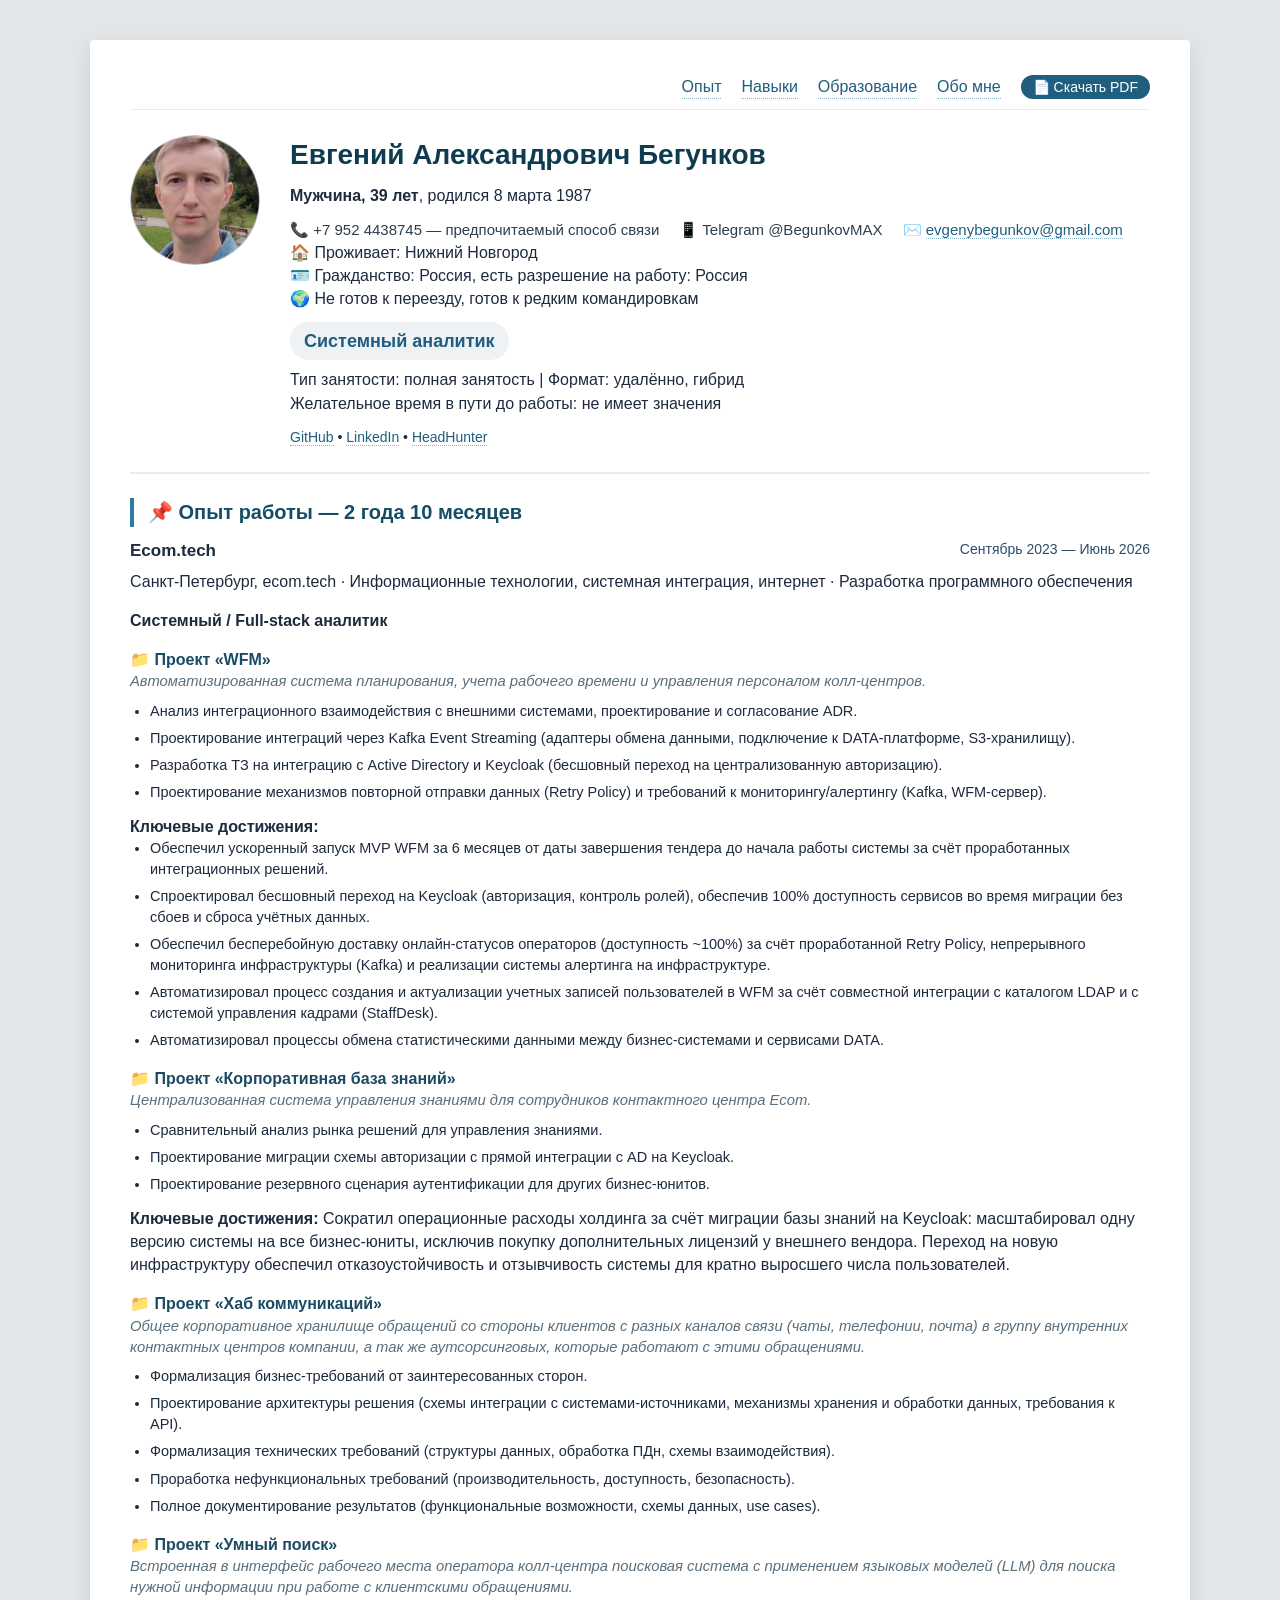
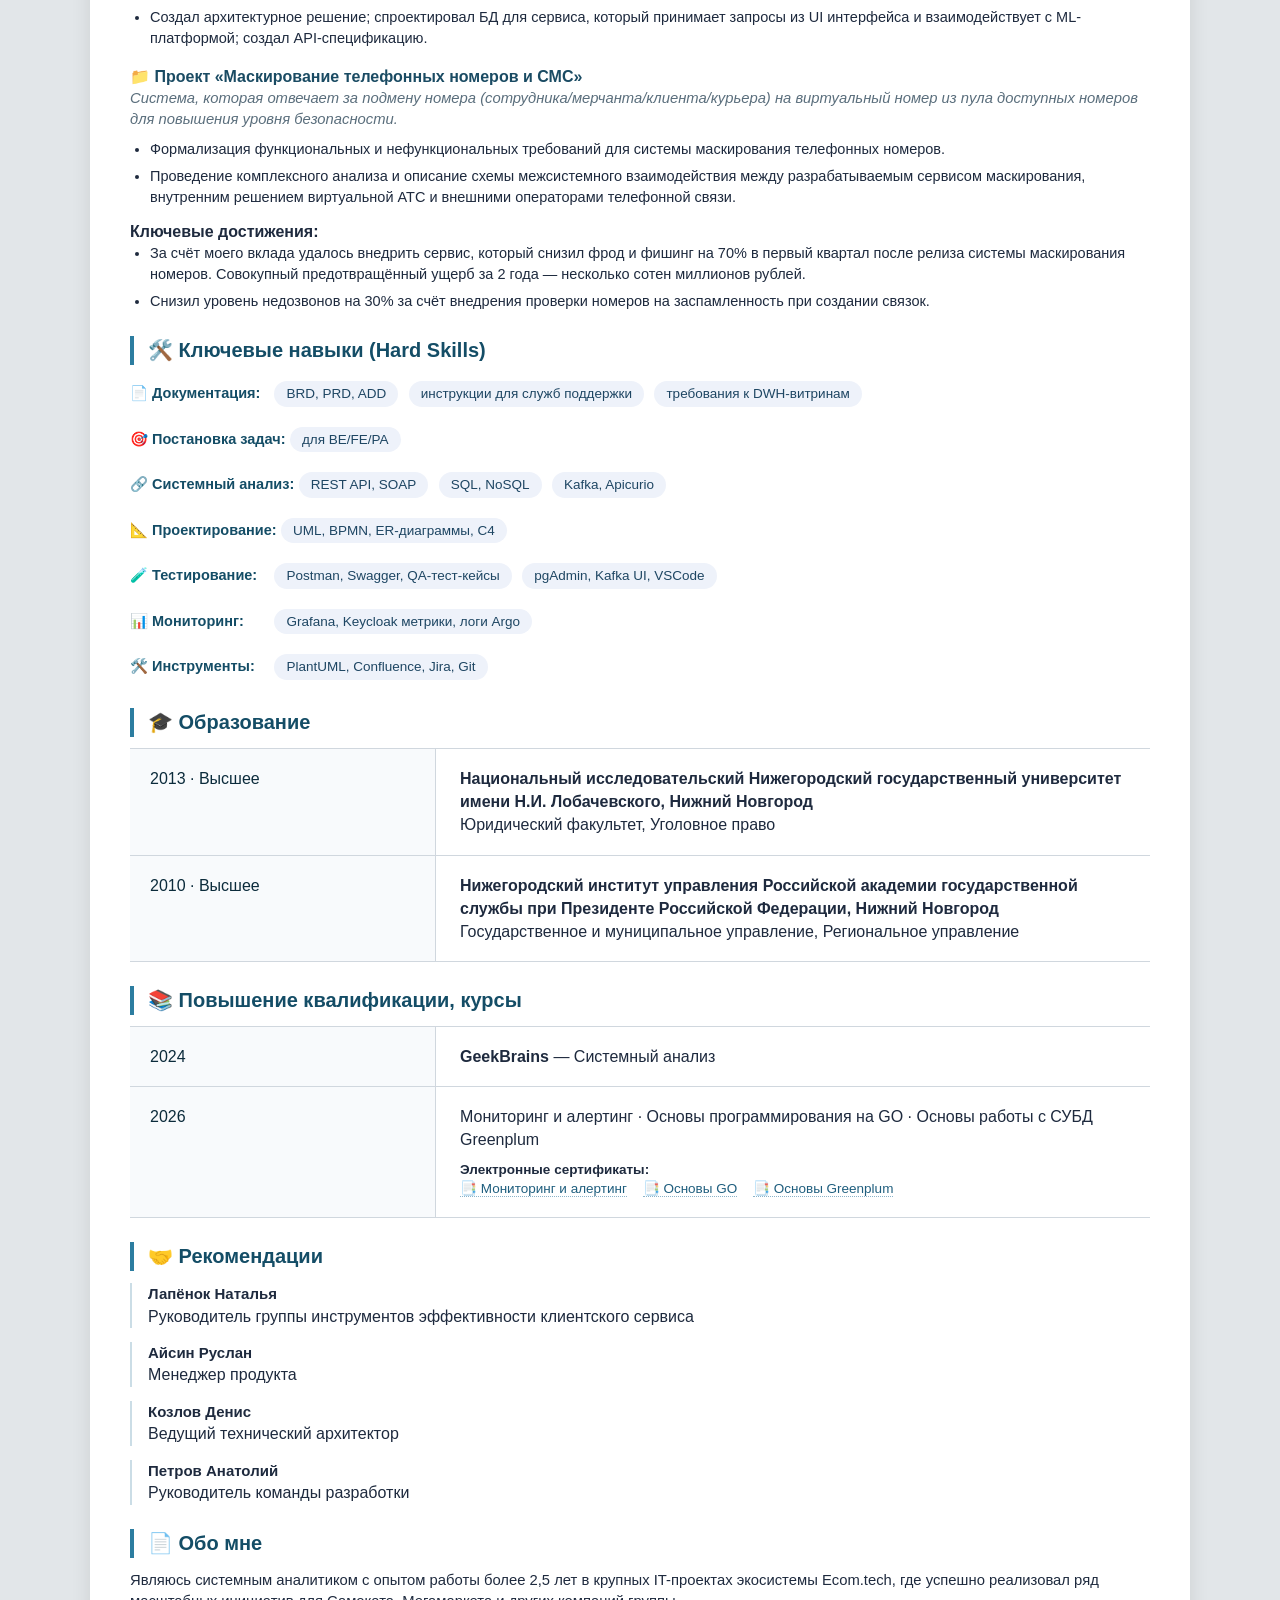
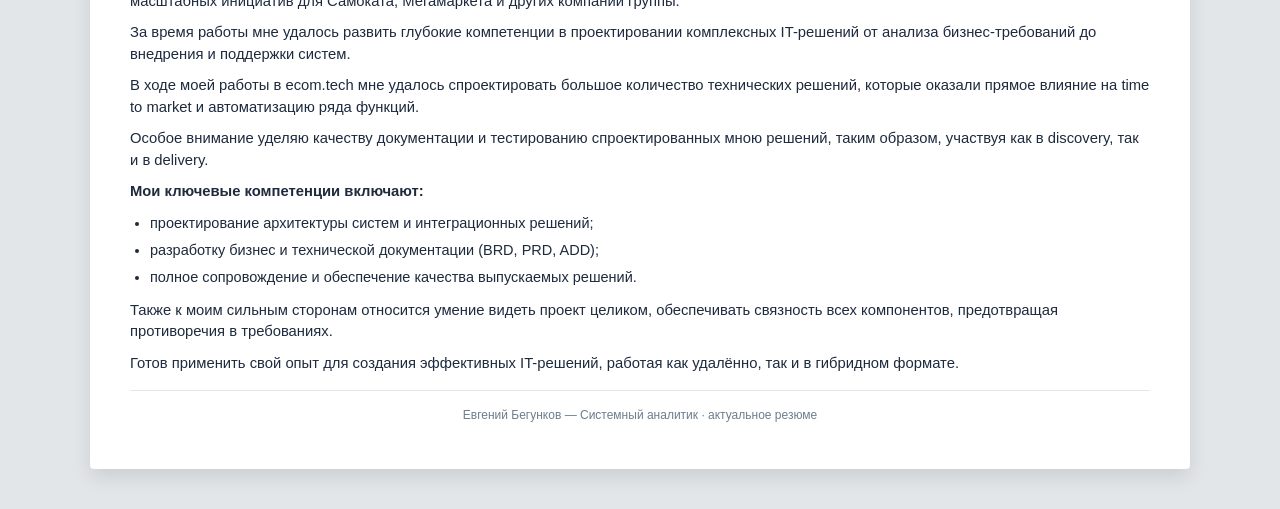
==== commit e72da529: "changed date" ====
--- a/my_resume_website/index.html
+++ b/my_resume_website/index.html
@@ -71,7 +71,7 @@
         <h2 id="experience">📌 Опыт работы — 2 года 10 месяцев</h2>
         <div class="flex-row" style="margin-bottom: 6px;">
             <strong style="font-size: 17px;">Ecom.tech</strong>
-            <span class="date">Сентябрь 2023 — Май 2026</span>
+            <span class="date">Сентябрь 2023 — Июнь 2026</span>
         </div>
         <div style="margin-bottom: 16px;">Санкт-Петербург, ecom.tech · Информационные технологии, системная интеграция,
             интернет · Разработка программного обеспечения</div>
@@ -203,11 +203,11 @@
                 <div>Мониторинг и алертинг · Основы программирования на GO · Основы работы с СУБД Greenplum</div>
                 <div class="cert-links">
                     <strong>Электронные сертификаты:</strong><br>
-                    <a href="https://github.com/Evgeny-NN/resume-files/blob/main/%D0%9C%D0%BE%D0%BD%D0%B8%D1%82%D0%BE%D1%80%D0%B8%D0%BD%D0%B3%20%D0%B8%20%D0%B0%D0%BB%D0%B5%D1%80%D1%82%D0%B8%D0%BD%D0%B3/%D0%91%D0%B5%D0%B3%D1%83%D0%BD%D0%BA%D0%BE%D0%B2%20%D0%95%D0%B2%D0%B3%D0%B5%D0%BD%D0%B8%D0%B9%20%D0%9C%D0%BE%D0%BD%D0%B8%D1%82%D0%BE%D1%80%D0%B8%D0%BD%D0%B3%20%D0%B8%20%D0%B0%D0%BB%D0%B5%D1%80%D1%82%D0%B8%D0%BD%D0%B3.png"
+                    <a href="https://github.com/Evgeny-NN/resume-files/blob/main/%D0%A1%D0%B5%D1%80%D1%82%D0%B8%D1%84%D0%B8%D0%BA%D0%B0%D1%82%D1%8B/%D0%9C%D0%BE%D0%BD%D0%B8%D1%82%D0%BE%D1%80%D0%B8%D0%BD%D0%B3%20%D0%B8%20%D0%B0%D0%BB%D0%B5%D1%80%D1%82%D0%B8%D0%BD%D0%B3/%D0%91%D0%B5%D0%B3%D1%83%D0%BD%D0%BA%D0%BE%D0%B2%20%D0%95%D0%B2%D0%B3%D0%B5%D0%BD%D0%B8%D0%B9%20%D0%9C%D0%BE%D0%BD%D0%B8%D1%82%D0%BE%D1%80%D0%B8%D0%BD%D0%B3%20%D0%B8%20%D0%B0%D0%BB%D0%B5%D1%80%D1%82%D0%B8%D0%BD%D0%B3.png"
                         target="_blank">📑 Мониторинг и алертинг</a>
-                    <a href="https://github.com/Evgeny-NN/resume-files/blob/main/GO/%D0%91%D0%B5%D0%B3%D1%83%D0%BD%D0%BA%D0%BE%D0%B2%20%D0%95%D0%B2%D0%B3%D0%B5%D0%BD%D0%B8%D0%B9%20%D0%9E%D1%81%D0%BD%D0%BE%D0%B2%D1%8B%20%D0%BF%D1%80%D0%BE%D0%B3%D1%80%D0%B0%D0%BC%D0%BC%D0%B8%D1%80%D0%BE%D0%B2%D0%B0%D0%BD%D0%B8%D1%8F%20%D0%BD%D0%B0%20Go.png"
+                    <a href="https://github.com/Evgeny-NN/resume-files/blob/main/%D0%A1%D0%B5%D1%80%D1%82%D0%B8%D1%84%D0%B8%D0%BA%D0%B0%D1%82%D1%8B/GO/%D0%91%D0%B5%D0%B3%D1%83%D0%BD%D0%BA%D0%BE%D0%B2%20%D0%95%D0%B2%D0%B3%D0%B5%D0%BD%D0%B8%D0%B9%20%D0%9E%D1%81%D0%BD%D0%BE%D0%B2%D1%8B%20%D0%BF%D1%80%D0%BE%D0%B3%D1%80%D0%B0%D0%BC%D0%BC%D0%B8%D1%80%D0%BE%D0%B2%D0%B0%D0%BD%D0%B8%D1%8F%20%D0%BD%D0%B0%20Go.png"
                         target="_blank">📑 Основы GO</a>
-                    <a href="https://github.com/Evgeny-NN/resume-files/blob/main/Greenplum/%D0%91%D0%B5%D0%B3%D1%83%D0%BD%D0%BA%D0%BE%D0%B2%20%D0%95%D0%B2%D0%B3%D0%B5%D0%BD%D0%B8%D0%B9%20%D0%9E%D1%81%D0%BD%D0%BE%D0%B2%D1%8B%20%D1%80%D0%B0%D0%B1%D0%BE%D1%82%D1%8B%20%D1%81%20%D0%A1%D0%A3%D0%91%D0%94%20Greenplum.png"
+                    <a href="https://github.com/Evgeny-NN/resume-files/blob/main/%D0%A1%D0%B5%D1%80%D1%82%D0%B8%D1%84%D0%B8%D0%BA%D0%B0%D1%82%D1%8B/Greenplum/%D0%91%D0%B5%D0%B3%D1%83%D0%BD%D0%BA%D0%BE%D0%B2%20%D0%95%D0%B2%D0%B3%D0%B5%D0%BD%D0%B8%D0%B9%20%D0%9E%D1%81%D0%BD%D0%BE%D0%B2%D1%8B%20%D1%80%D0%B0%D0%B1%D0%BE%D1%82%D1%8B%20%D1%81%20%D0%A1%D0%A3%D0%91%D0%94%20Greenplum.png"
                         target="_blank">📑 Основы Greenplum</a>
                 </div>
             </div>
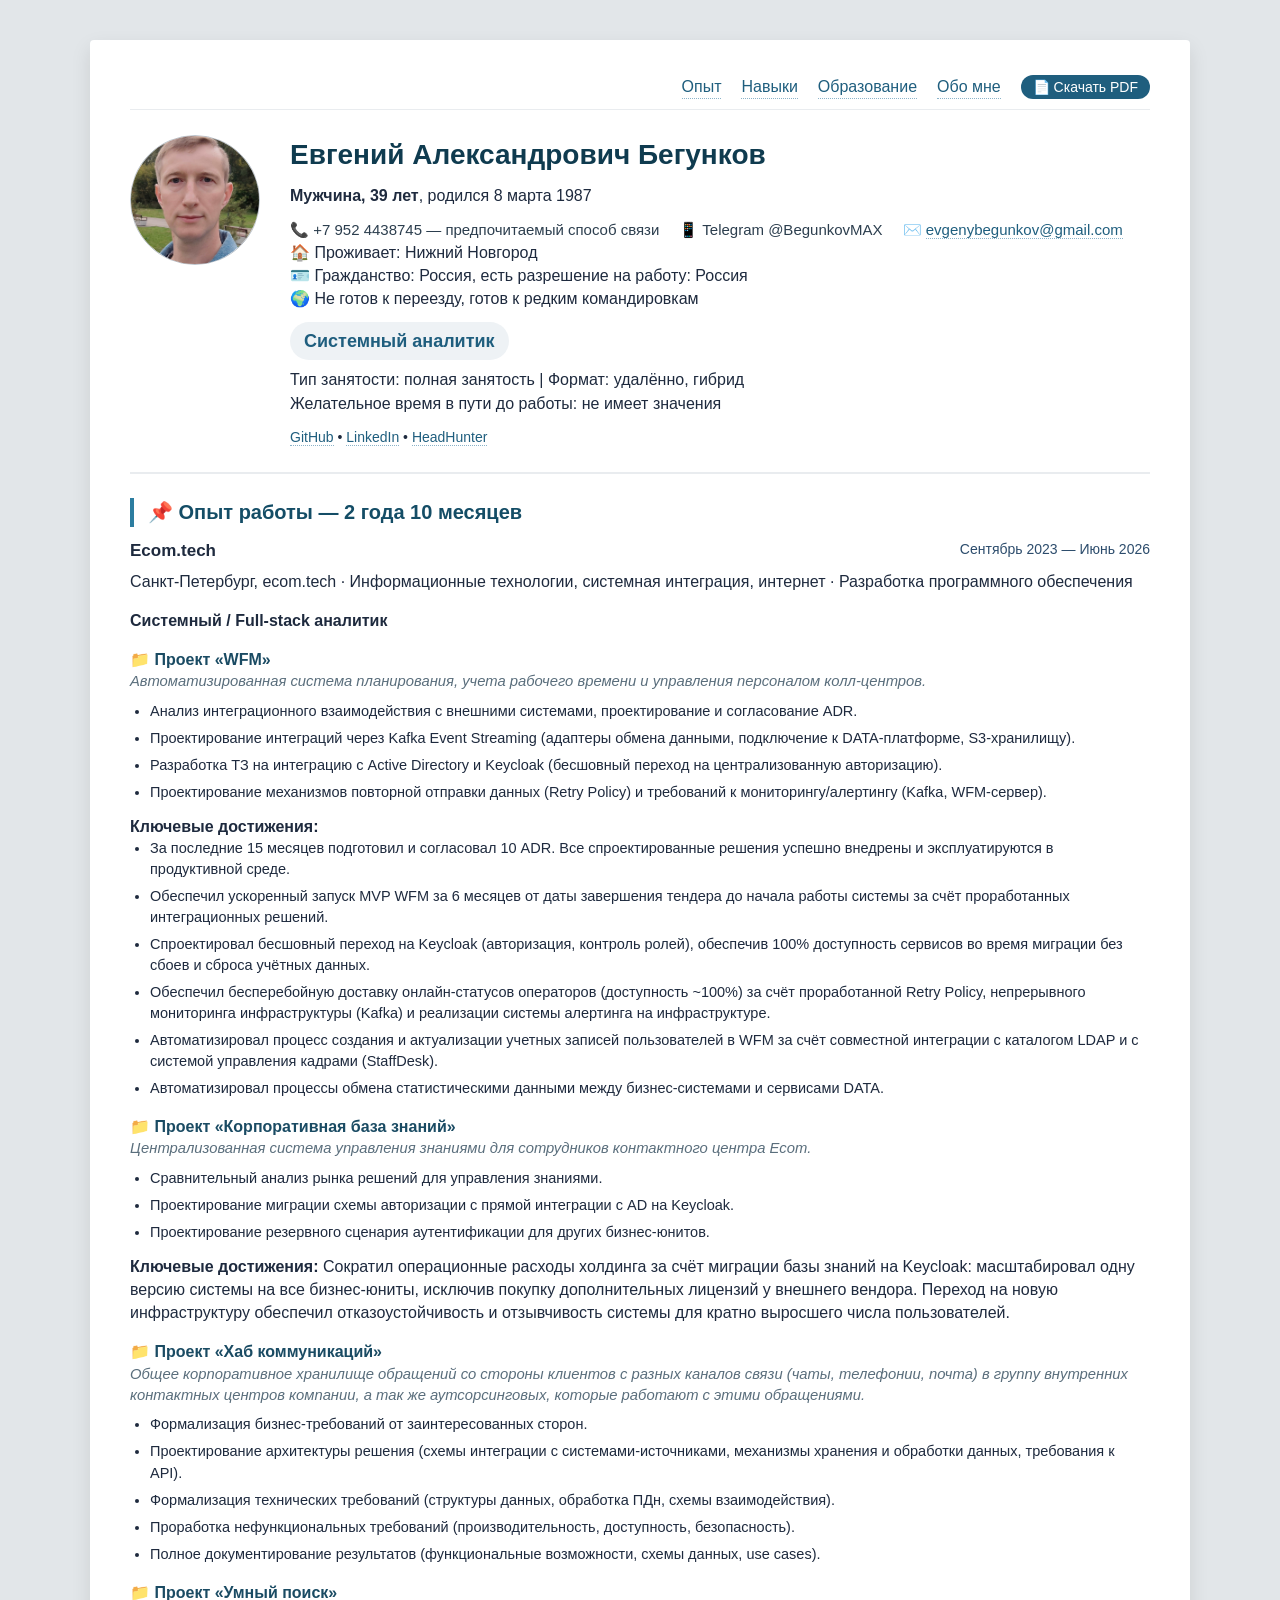
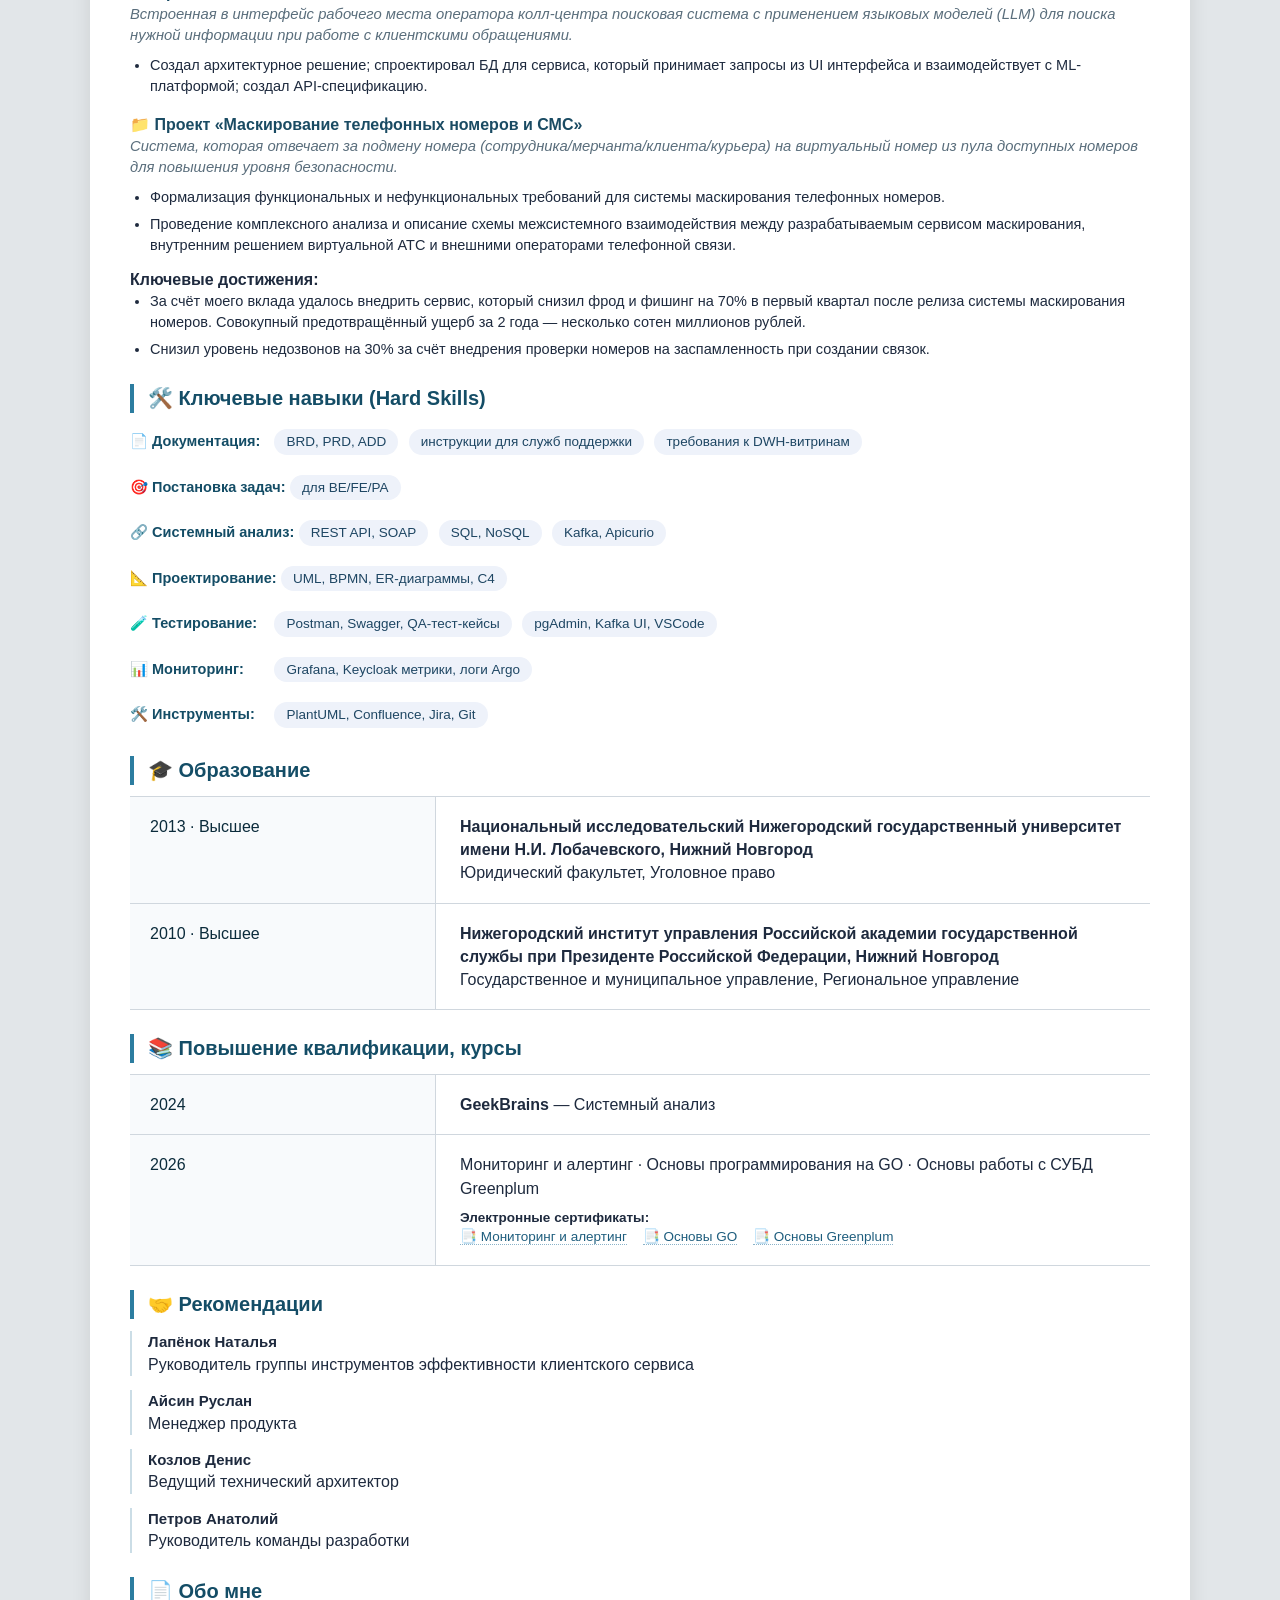
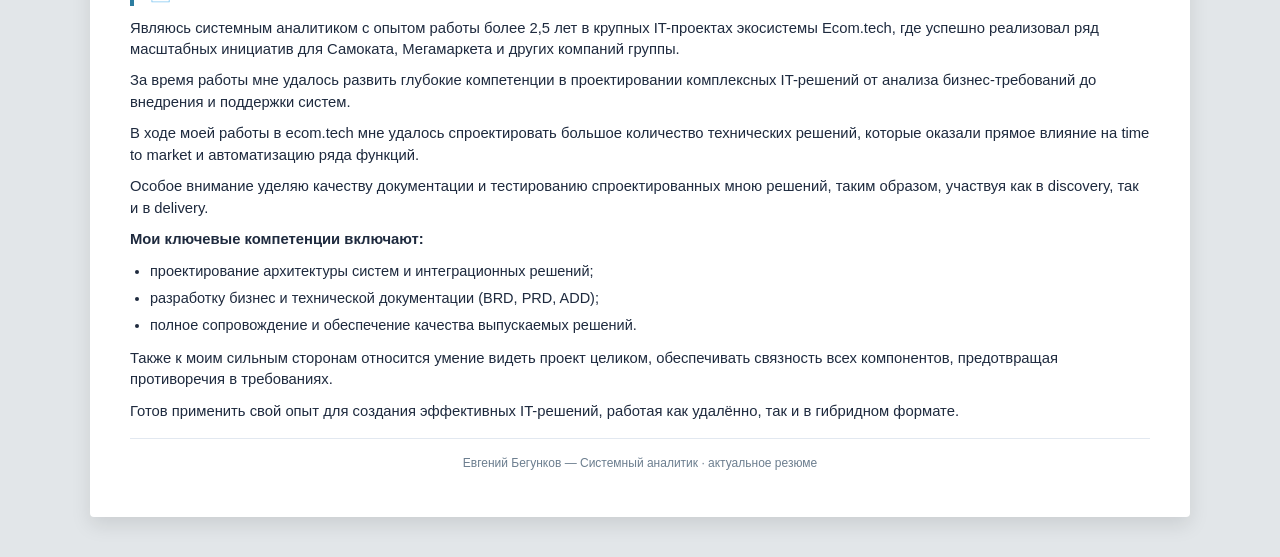
==== commit eff4c47c: "added key achievements item" ====
--- a/my_resume_website/index.html
+++ b/my_resume_website/index.html
@@ -92,6 +92,8 @@
         </ul>
         <div><strong>Ключевые достижения:</strong></div>
         <ul>
+            <li>За последние 15 месяцев подготовил и согласовал 10 ADR. Все спроектированные решения успешно внедрены и
+                эксплуатируются в продуктивной среде.</li>
             <li>Обеспечил ускоренный запуск MVP WFM за 6 месяцев от даты завершения тендера до начала работы системы за
                 счёт проработанных интеграционных решений.</li>
             <li>Спроектировал бесшовный переход на Keycloak (авторизация, контроль ролей), обеспечив 100% доступность
@@ -162,7 +164,8 @@
         <h2 id="skills">🛠️ Ключевые навыки (Hard Skills)</h2>
         <div class="skills-category"><strong>📄 Документация:</strong> <span class="skill-badge">BRD, PRD, ADD</span>
             <span class="skill-badge">инструкции для служб поддержки</span> <span class="skill-badge">требования к
-                DWH-витринам</span></div>
+                DWH-витринам</span>
+        </div>
         <div class="skills-category"><strong>🎯 Постановка задач:</strong> <span class="skill-badge">для BE/FE/PA</span>
         </div>
         <div class="skills-category"><strong>🔗 Системный анализ:</strong> <span class="skill-badge">REST API,
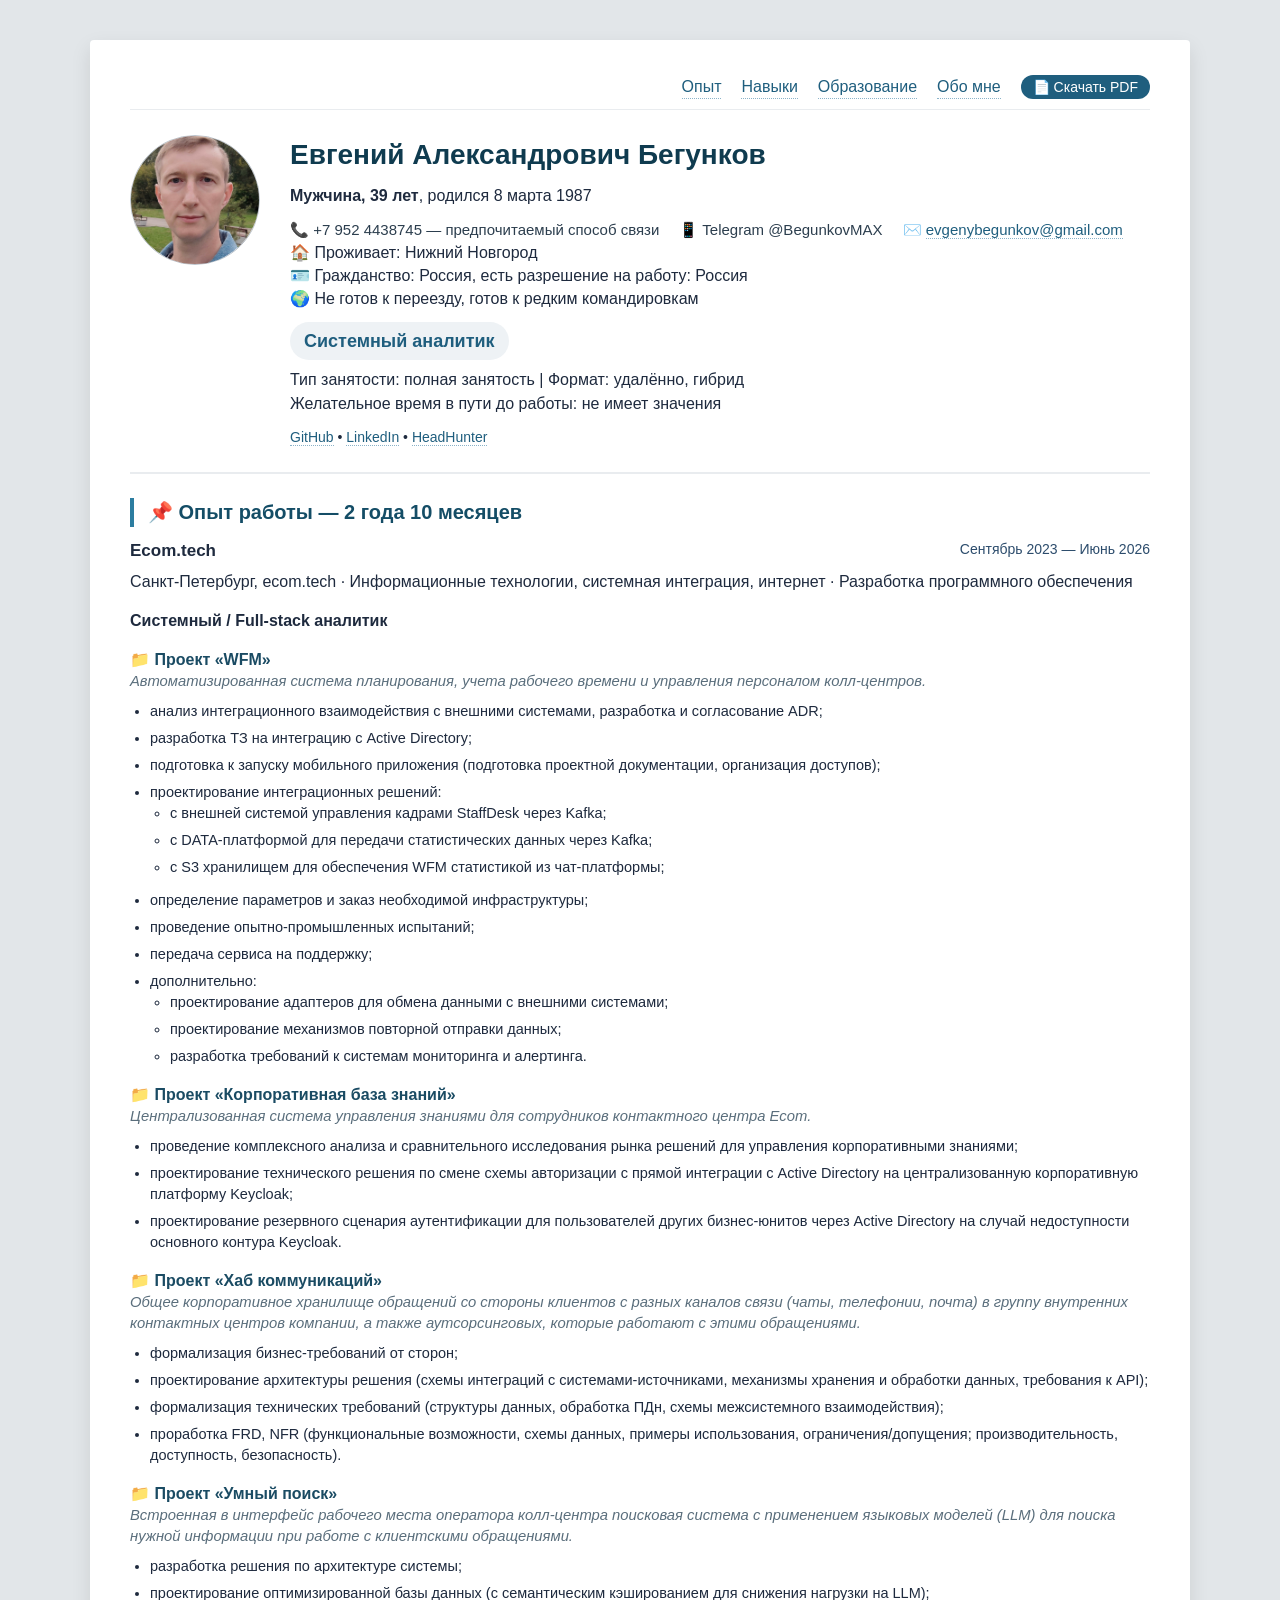
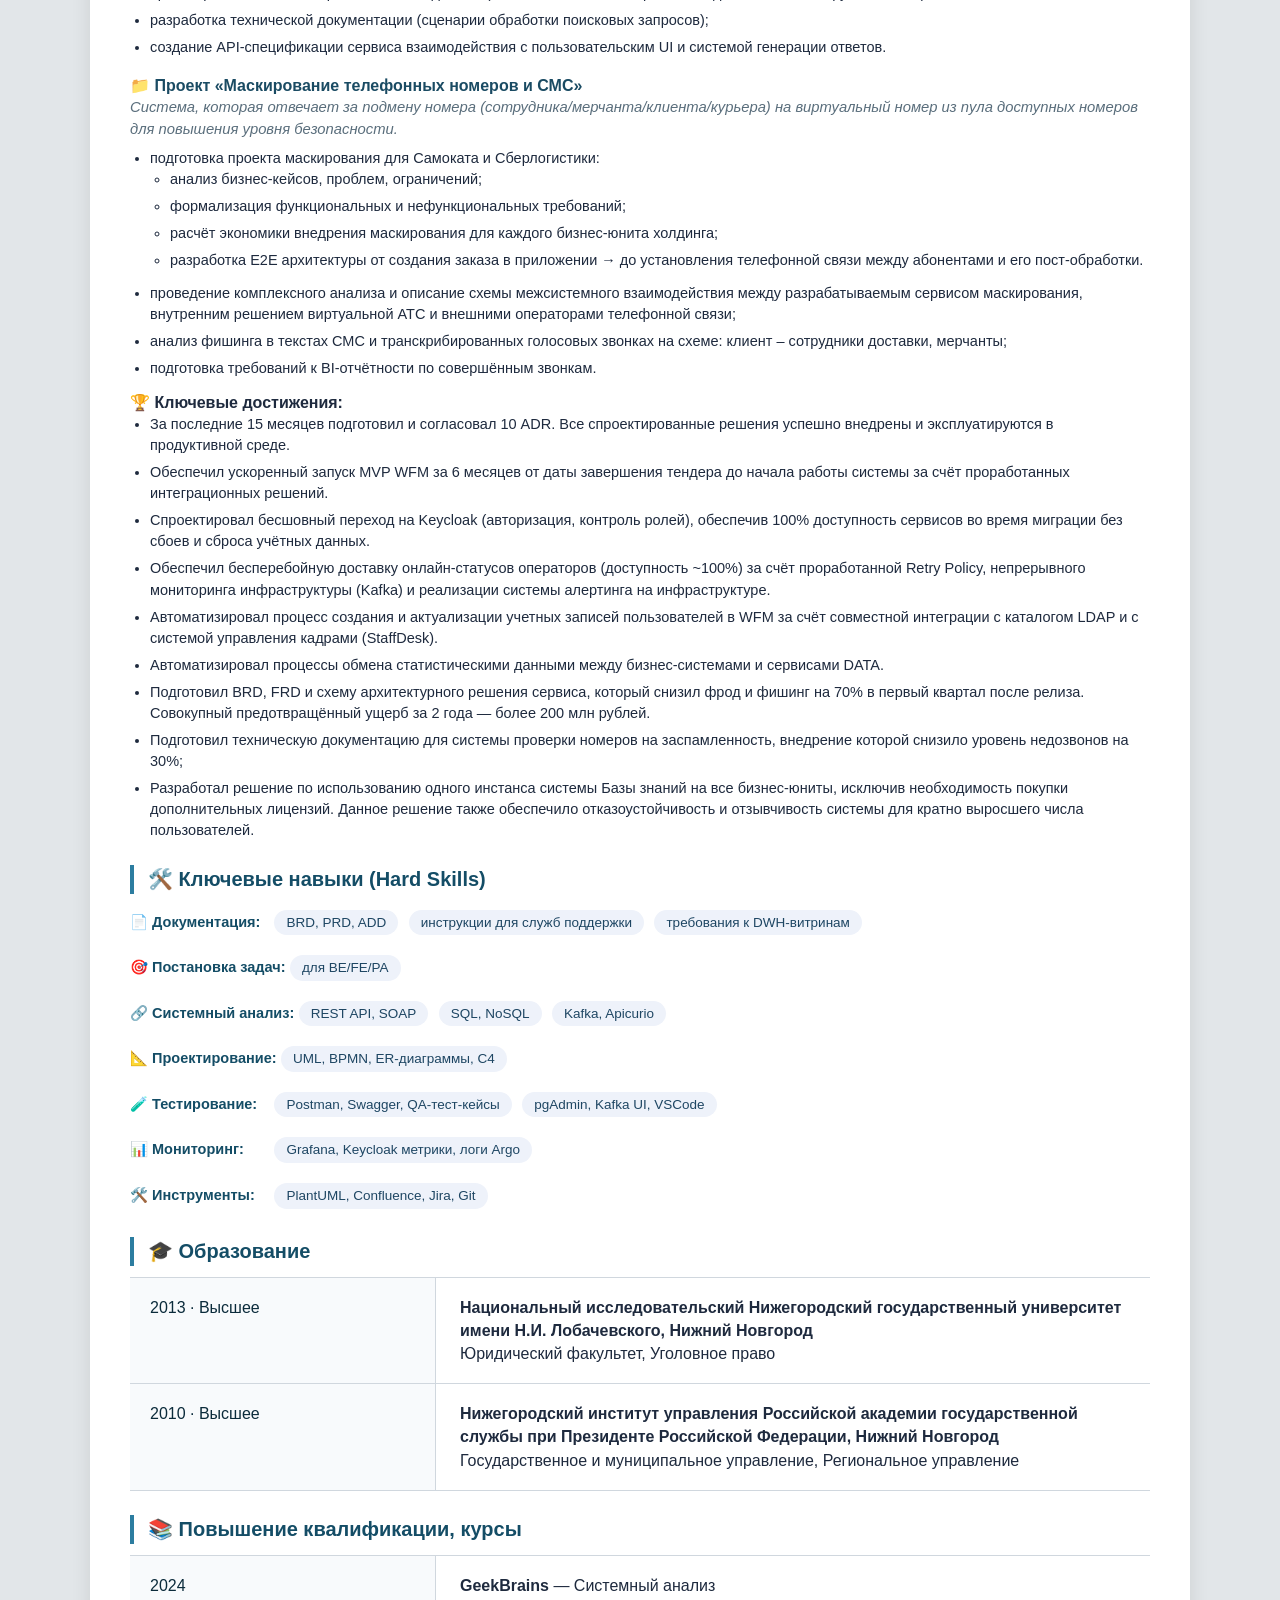
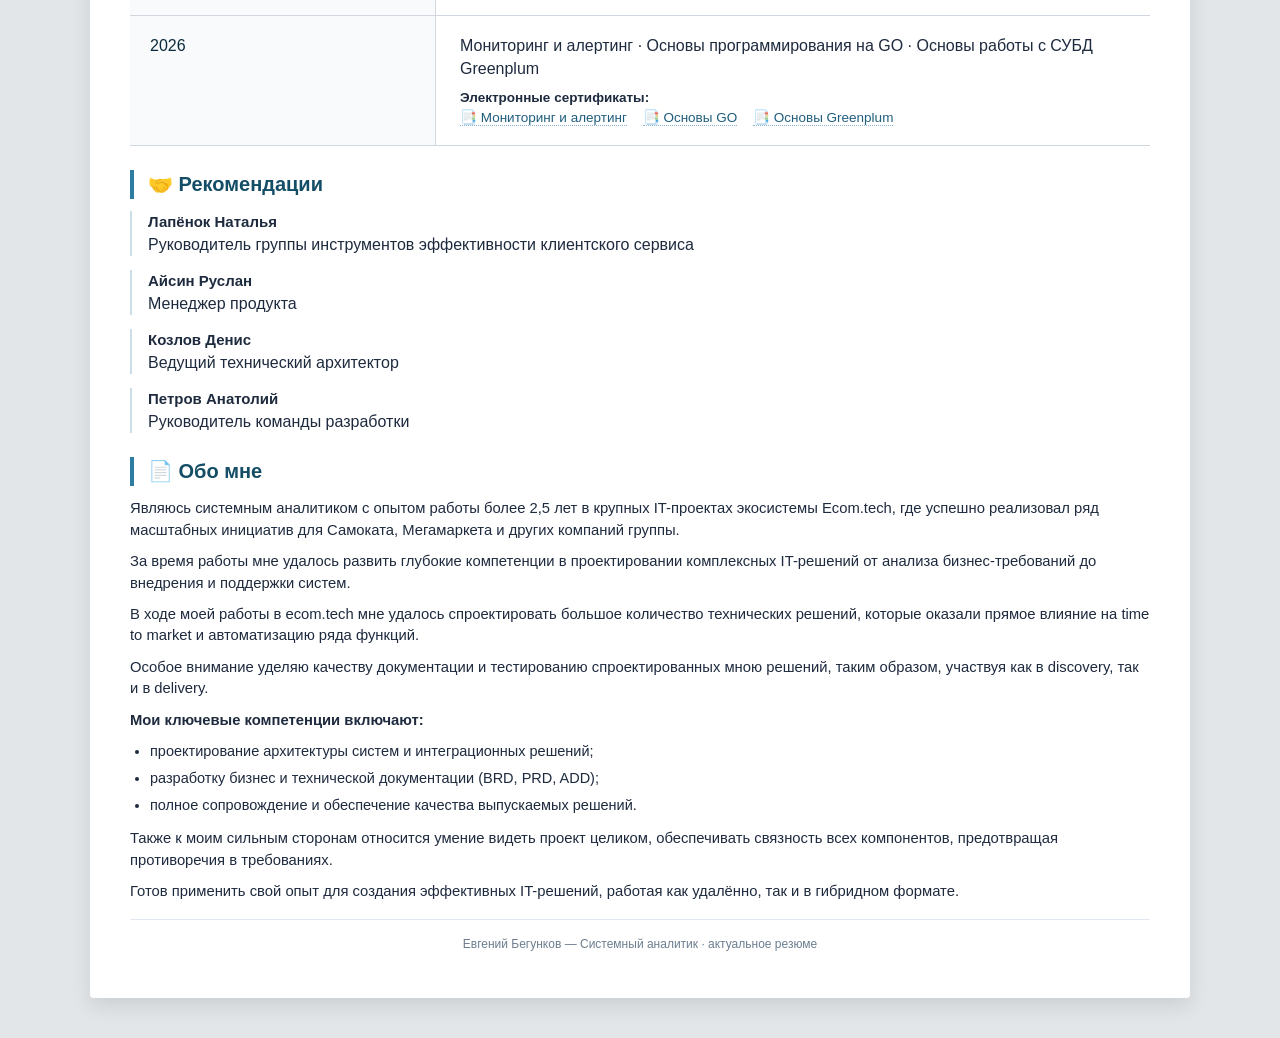
==== commit 5e60b684: "content content changed" ====
--- a/my_resume_website/index.html
+++ b/my_resume_website/index.html
@@ -82,83 +82,117 @@
         <p class="project-description">Автоматизированная система планирования, учета рабочего времени и управления
             персоналом колл-центров.</p>
         <ul>
-            <li>Анализ интеграционного взаимодействия с внешними системами, проектирование и согласование ADR.</li>
-            <li>Проектирование интеграций через Kafka Event Streaming (адаптеры обмена данными, подключение к
-                DATA-платформе, S3-хранилищу).</li>
-            <li>Разработка ТЗ на интеграцию с Active Directory и Keycloak (бесшовный переход на централизованную
-                авторизацию).</li>
-            <li>Проектирование механизмов повторной отправки данных (Retry Policy) и требований к мониторингу/алертингу
-                (Kafka, WFM-сервер).</li>
-        </ul>
-        <div><strong>Ключевые достижения:</strong></div>
-        <ul>
-            <li>За последние 15 месяцев подготовил и согласовал 10 ADR. Все спроектированные решения успешно внедрены и
-                эксплуатируются в продуктивной среде.</li>
-            <li>Обеспечил ускоренный запуск MVP WFM за 6 месяцев от даты завершения тендера до начала работы системы за
-                счёт проработанных интеграционных решений.</li>
-            <li>Спроектировал бесшовный переход на Keycloak (авторизация, контроль ролей), обеспечив 100% доступность
-                сервисов во время миграции без сбоев и сброса учётных данных.</li>
-            <li>Обеспечил бесперебойную доставку онлайн-статусов операторов (доступность ~100%) за счёт проработанной
-                Retry Policy, непрерывного мониторинга инфраструктуры (Kafka) и реализации системы алертинга на
-                инфраструктуре.</li>
-            <li>Автоматизировал процесс создания и актуализации учетных записей пользователей в WFM за счёт совместной
-                интеграции с каталогом LDAP и с системой управления кадрами (StaffDesk).</li>
-            <li>Автоматизировал процессы обмена статистическими данными между бизнес-системами и сервисами DATA.</li>
-        </ul>
-
-        <!-- Проект Корпоративная база знаний -->
+            <li>анализ интеграционного взаимодействия с внешними системами, разработка и согласование ADR;</li>
+            <li>разработка ТЗ на интеграцию с Active Directory;</li>
+            <li>подготовка к запуску мобильного приложения (подготовка проектной документации, организация доступов);
+            </li>
+            <li>проектирование интеграционных решений:
+                <ul class="nested">
+                    <li>с внешней системой управления кадрами StaffDesk через Kafka;</li>
+                    <li>с DATA-платформой для передачи статистических данных через Kafka;</li>
+                    <li>с S3 хранилищем для обеспечения WFM статистикой из чат-платформы;</li>
+                </ul>
+            </li>
+            <li>определение параметров и заказ необходимой инфраструктуры;</li>
+            <li>проведение опытно-промышленных испытаний;</li>
+            <li>передача сервиса на поддержку;</li>
+            <li>дополнительно:
+                <ul class="nested">
+                    <li>проектирование адаптеров для обмена данными с внешними системами;</li>
+                    <li>проектирование механизмов повторной отправки данных;</li>
+                    <li>разработка требований к системам мониторинга и алертинга.</li>
+                </ul>
+            </li>
+        </ul>
+
+        <!-- ПРОЕКТ 2: Корпоративная база знаний (структурировано как в docx) -->
         <div class="project-name">📁 Проект «Корпоративная база знаний»</div>
         <p class="project-description">Централизованная система управления знаниями для сотрудников контактного центра
             Ecom.</p>
         <ul>
-            <li>Сравнительный анализ рынка решений для управления знаниями.</li>
-            <li>Проектирование миграции схемы авторизации с прямой интеграции с AD на Keycloak.</li>
-            <li>Проектирование резервного сценария аутентификации для других бизнес-юнитов.</li>
-        </ul>
-        <div><strong>Ключевые достижения:</strong> Сократил операционные расходы холдинга за счёт миграции базы знаний
-            на Keycloak: масштабировал одну версию системы на все бизнес-юниты, исключив покупку дополнительных лицензий
-            у внешнего вендора. Переход на новую инфраструктуру обеспечил отказоустойчивость и отзывчивость системы для
-            кратно выросшего числа пользователей.</div>
-
-        <!-- Остальные проекты (сокращённо для читаемости, но полный текст сохранён) -->
+            <li>проведение комплексного анализа и сравнительного исследования рынка решений для управления
+                корпоративными знаниями;</li>
+            <li>проектирование технического решения по смене схемы авторизации с прямой интеграции с Active Directory на
+                централизованную корпоративную платформу Keycloak;</li>
+            <li>проектирование резервного сценария аутентификации для пользователей других бизнес-юнитов через Active
+                Directory на случай недоступности основного контура Keycloak.</li>
+        </ul>
+
+        <!-- ПРОЕКТ 3: Хаб коммуникаций -->
         <div class="project-name">📁 Проект «Хаб коммуникаций»</div>
         <p class="project-description">Общее корпоративное хранилище обращений со стороны клиентов с разных каналов
-            связи (чаты, телефонии, почта) в группу внутренних контактных центров компании, а так же аутсорсинговых,
+            связи (чаты, телефонии, почта) в группу внутренних контактных центров компании, а также аутсорсинговых,
             которые работают с этими обращениями.</p>
         <ul>
-            <li>Формализация бизнес-требований от заинтересованных сторон.</li>
-            <li>Проектирование архитектуры решения (схемы интеграции с системами-источниками, механизмы хранения и
-                обработки данных, требования к API).</li>
-            <li>Формализация технических требований (структуры данных, обработка ПДн, схемы взаимодействия).</li>
-            <li>Проработка нефункциональных требований (производительность, доступность, безопасность).</li>
-            <li>Полное документирование результатов (функциональные возможности, схемы данных, use cases).</li>
-        </ul>
-
+            <li>формализация бизнес-требований от сторон;</li>
+            <li>проектирование архитектуры решения (схемы интеграций с системами-источниками, механизмы хранения и
+                обработки данных, требования к API);</li>
+            <li>формализация технических требований (структуры данных, обработка ПДн, схемы межсистемного
+                взаимодействия);</li>
+            <li>проработка FRD, NFR (функциональные возможности, схемы данных, примеры использования,
+                ограничения/допущения; производительность, доступность, безопасность).</li>
+        </ul>
+
+        <!-- ПРОЕКТ 4: Умный поиск -->
         <div class="project-name">📁 Проект «Умный поиск»</div>
         <p class="project-description">Встроенная в интерфейс рабочего места оператора колл-центра поисковая система с
             применением языковых моделей (LLM) для поиска нужной информации при работе с клиентскими обращениями.</p>
         <ul>
-            <li>Создал архитектурное решение; спроектировал БД для сервиса, который принимает запросы из UI интерфейса и
-                взаимодействует с ML-платформой; создал API-спецификацию.</li>
-        </ul>
-
+            <li>разработка решения по архитектуре системы;</li>
+            <li>проектирование оптимизированной базы данных (c семантическим кэшированием для снижения нагрузки на LLM);
+            </li>
+            <li>разработка технической документации (сценарии обработки поисковых запросов);</li>
+            <li>создание API-спецификации сервиса взаимодействия с пользовательским UI и системой генерации ответов.
+            </li>
+        </ul>
+
+        <!-- ПРОЕКТ 5: Маскирование телефонных номеров и СМС (все подпункты из .docx с углублениями) -->
         <div class="project-name">📁 Проект «Маскирование телефонных номеров и СМС»</div>
         <p class="project-description">Система, которая отвечает за подмену номера (сотрудника/мерчанта/клиента/курьера)
             на виртуальный номер из пула доступных номеров для повышения уровня безопасности.</p>
         <ul>
-            <li>Формализация функциональных и нефункциональных требований для системы маскирования телефонных номеров.
-            </li>
-            <li>Проведение комплексного анализа и описание схемы межсистемного взаимодействия между разрабатываемым
-                сервисом маскирования, внутренним решением виртуальной АТС и внешними операторами телефонной связи.</li>
-        </ul>
-        <div><strong>Ключевые достижения:</strong></div>
-        <ul>
-            <li>За счёт моего вклада удалось внедрить сервис, который снизил фрод и фишинг на 70% в первый квартал после
-                релиза системы маскирования номеров. Совокупный предотвращённый ущерб за 2 года — несколько сотен
-                миллионов рублей.</li>
-            <li>Снизил уровень недозвонов на 30% за счёт внедрения проверки номеров на заспамленность при создании
-                связок.</li>
-        </ul>
+            <li>подготовка проекта маскирования для Самоката и Сберлогистики:
+                <ul class="nested">
+                    <li>анализ бизнес-кейсов, проблем, ограничений;</li>
+                    <li>формализация функциональных и нефункциональных требований;</li>
+                    <li>расчёт экономики внедрения маскирования для каждого бизнес-юнита холдинга;</li>
+                    <li>разработка E2E архитектуры от создания заказа в приложении → до установления телефонной связи
+                        между абонентами и его пост-обработки.</li>
+                </ul>
+            </li>
+            <li>проведение комплексного анализа и описание схемы межсистемного взаимодействия между разрабатываемым
+                сервисом маскирования, внутренним решением виртуальной АТС и внешними операторами телефонной связи;</li>
+            <li>анализ фишинга в текстах СМС и транскрибированных голосовых звонках на схеме: клиент – сотрудники
+                доставки, мерчанты;</li>
+            <li>подготовка требований к BI-отчётности по совершённым звонкам.</li>
+        </ul>
+
+        <!-- КЛЮЧЕВЫЕ ДОСТИЖЕНИЯ (глобальные, из docx) – с отступами как в исходном документе -->
+        <div class="achievements-block">
+            <strong>🏆 Ключевые достижения:</strong>
+            <ul>
+                <li>За последние 15 месяцев подготовил и согласовал 10 ADR. Все спроектированные решения успешно
+                    внедрены и эксплуатируются в продуктивной среде.</li>
+                <li>Обеспечил ускоренный запуск MVP WFM за 6 месяцев от даты завершения тендера до начала работы системы
+                    за счёт проработанных интеграционных решений.</li>
+                <li>Спроектировал бесшовный переход на Keycloak (авторизация, контроль ролей), обеспечив 100%
+                    доступность сервисов во время миграции без сбоев и сброса учётных данных.</li>
+                <li>Обеспечил бесперебойную доставку онлайн-статусов операторов (доступность ~100%) за счёт
+                    проработанной Retry Policy, непрерывного мониторинга инфраструктуры (Kafka) и реализации системы
+                    алертинга на инфраструктуре.</li>
+                <li>Автоматизировал процесс создания и актуализации учетных записей пользователей в WFM за счёт
+                    совместной интеграции с каталогом LDAP и с системой управления кадрами (StaffDesk).</li>
+                <li>Автоматизировал процессы обмена статистическими данными между бизнес-системами и сервисами DATA.
+                </li>
+                <li>Подготовил BRD, FRD и схему архитектурного решения сервиса, который снизил фрод и фишинг на 70% в
+                    первый квартал после релиза. Совокупный предотвращённый ущерб за 2 года — более 200 млн рублей.</li>
+                <li>Подготовил техническую документацию для системы проверки номеров на заспамленность, внедрение
+                    которой снизило уровень недозвонов на 30%;</li>
+                <li>Разработал решение по использованию одного инстанса системы Базы знаний на все бизнес-юниты,
+                    исключив необходимость покупки дополнительных лицензий. Данное решение также обеспечило
+                    отказоустойчивость и отзывчивость системы для кратно выросшего числа пользователей.</li>
+            </ul>
+        </div>
 
         <!-- КЛЮЧЕВЫЕ НАВЫКИ (HARD SKILLS) -->
         <h2 id="skills">🛠️ Ключевые навыки (Hard Skills)</h2>
